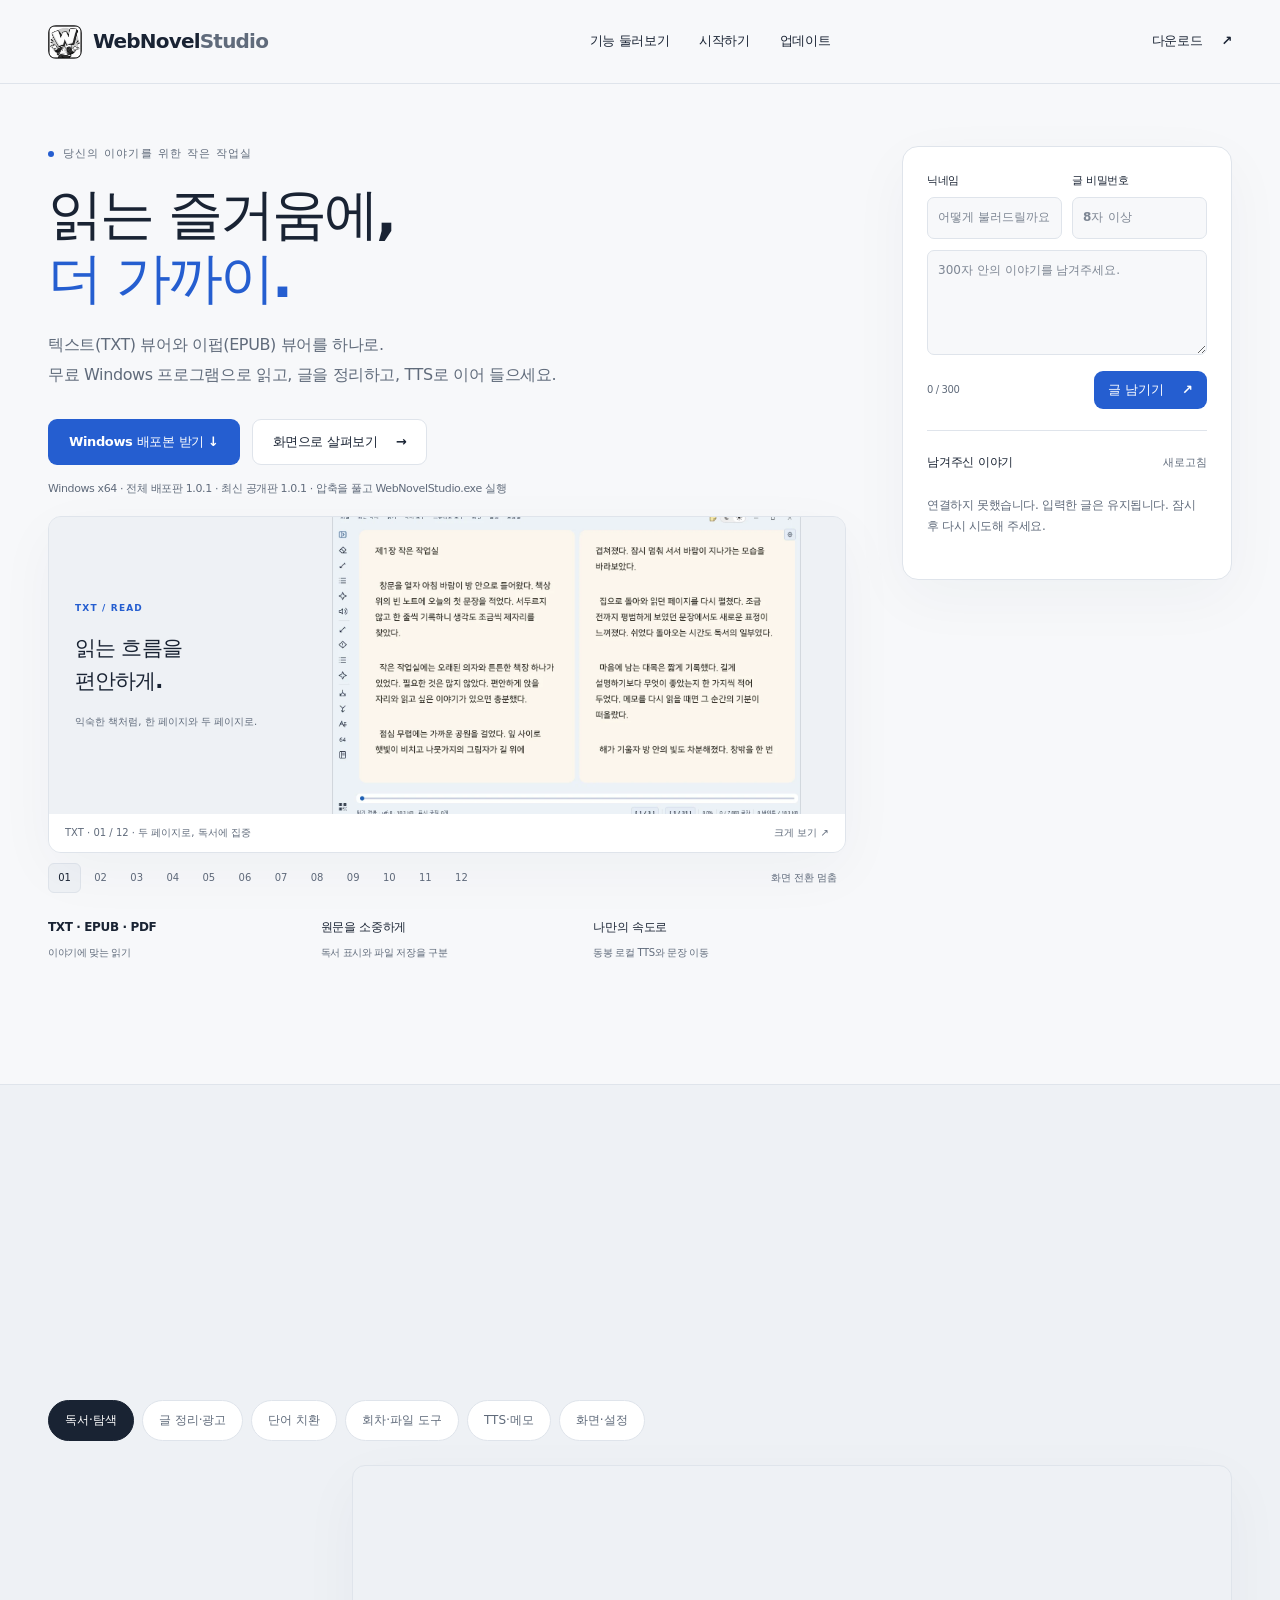
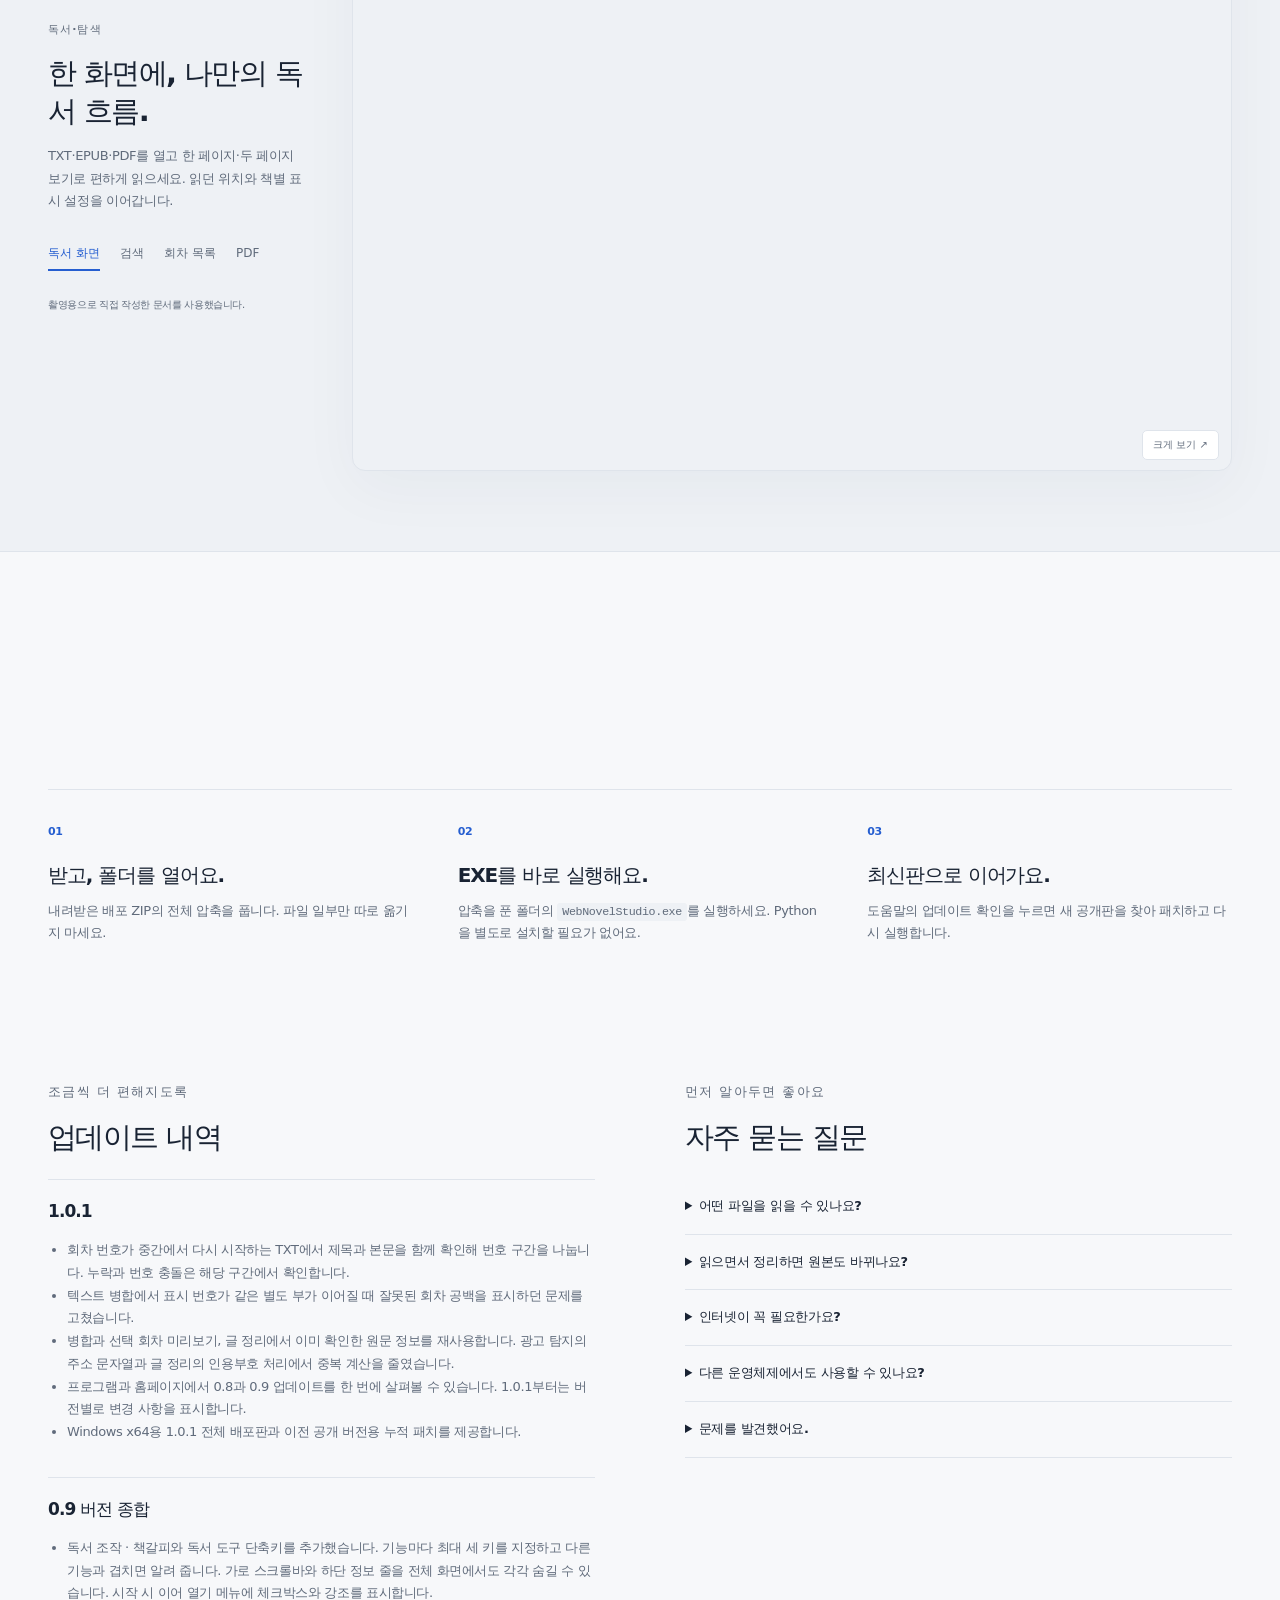
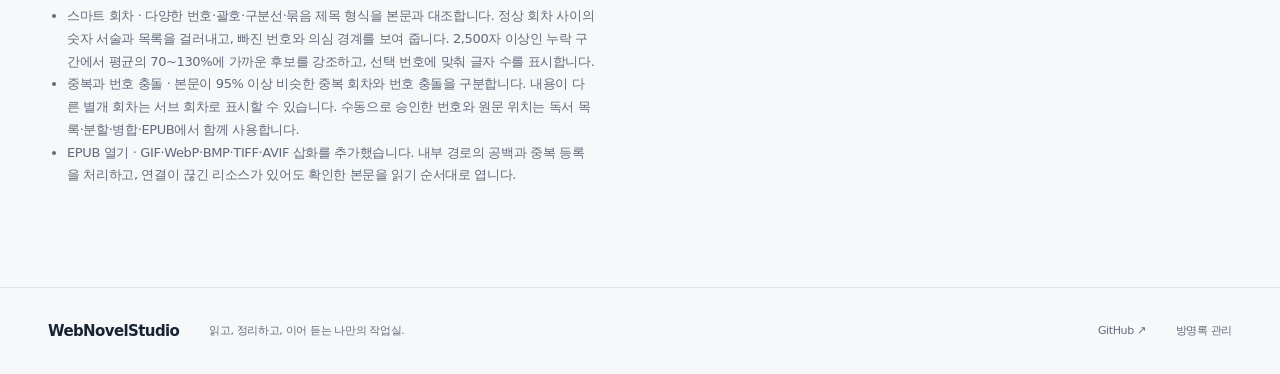
==== docs/index.html @ fc446828 "Publish WebNovelStudio 1.0.1 download and history" ====
<!doctype html>
<html lang="ko">
<head>
 <meta charset="utf-8"><meta name="viewport" content="width=device-width,initial-scale=1">
 <meta name="color-scheme" content="light dark">
 <meta http-equiv="Content-Security-Policy" content="default-src 'self'; script-src 'self'; style-src 'self'; img-src 'self' data:; connect-src 'self' https://tqhlrxwpmywqotfwrafu.supabase.co; object-src 'none'; base-uri 'none'; form-action 'none'; frame-src 'none'; upgrade-insecure-requests">
 <meta name="description" content="무료 텍스트 뷰어 WebNovelStudio. TXT 뷰어와 이펍·EPUB 뷰어, PDF 독서, 글 정리·광고 탐지·로컬 TTS를 하나의 Windows 프로그램에서 만나보세요.">
 <meta name="robots" content="index,follow,max-image-preview:large">
 <meta name="google-site-verification" content="P2lc6ufFj9avZZBgNwBBVU_uhVTLFYPLwF23ob44qAI" />
 <meta name="naver-site-verification" content="5dd548c1c14611ff2446a63cb2530219bdfad112" />
 <title>웹소설 스튜디오 | 무료 텍스트·TXT·EPUB·이펍 뷰어</title>
 <link rel="canonical" href="https://webnovelstudio.github.io/"><link rel="stylesheet" href="hero.css">
 <meta property="og:type" content="website"><meta property="og:locale" content="ko_KR"><meta property="og:url" content="https://webnovelstudio.github.io/"><meta property="og:title" content="WebNovelStudio · 무료 텍스트·이펍 뷰어"><meta property="og:description" content="TXT·EPUB·PDF를 읽고, 글을 정리하고, 로컬 TTS로 이어 들으세요.">
 <link rel="icon" href="assets/brand/wns-64.png" type="image/png"><link rel="apple-touch-icon" href="assets/brand/wns-192.png"><meta property="og:image" content="https://webnovelstudio.github.io/assets/brand/wns-512.png"><link rel="stylesheet" href="styles.css"><link rel="stylesheet" href="panel-scroll.css"><script type="module" src="app.js"></script><script type="module" src="guestbook.js"></script><script type="module" src="hero.js"></script>
</head>
<body>
 <a class="skip" href="#main">본문으로 이동</a>
 <header class="site-header"><a class="brand" href="./"><img class="brand-icon" src="assets/brand/wns-64.webp" width="34" height="34" alt=""><span>WebNovel<span class="muted">Studio</span></span></a><nav aria-label="주 메뉴"><a href="#features">기능 둘러보기</a><a href="#start">시작하기</a><a href="#history">업데이트</a></nav><a class="header-download" href="#download">다운로드 <span aria-hidden="true">↗</span></a></header>
 <main id="main">
  <div class="first-view wrap">
   <section class="hero" aria-labelledby="hero-title">
    <p class="eyebrow"><span class="dot"></span> 당신의 이야기를 위한 작은 작업실</p>
    <h1 id="hero-title">읽는 즐거움에,<br><span class="accent">더 가까이.</span></h1>
    <p class="hero-copy">텍스트(TXT) 뷰어와 이펍(EPUB) 뷰어를 하나로.<br class="desktop-only"> 무료 Windows 프로그램으로 읽고, 글을 정리하고, TTS로 이어 들으세요.</p>
    <div class="hero-actions" id="download"><a class="button primary" id="download-button" href="https://github.com/WebNovelStudio/webnovelstudio.github.io/releases/download/v1.0.1/WebNovelStudio.1.0.1.zip">Windows 배포본 받기 <span aria-hidden="true">↓</span></a><a class="button quiet" href="#features">화면으로 살펴보기 <span aria-hidden="true">→</span></a></div>
    <p class="compat" id="release-label">Windows x64 · 전체 배포판 1.0.1 · 압축을 풀고 WebNovelStudio.exe 실행</p>
    <div class="hero-presentation" aria-label="WebNovelStudio 기능 소개">
     <button class="hero-shot screenshot-button" data-shot="txt-01-spread" data-image="assets/showcase/txt-01-spread.webp" aria-label="TXT · 두 페이지 독서 화면 크게 보기"><span class="hero-stage"><span class="hero-scene-label" aria-hidden="true"><span id="hero-scene-tag">TXT / READ</span><strong id="hero-slogan">읽는 흐름을<br>편안하게.</strong><small id="hero-detail">익숙한 책처럼, 한 페이지와 두 페이지로.</small></span><picture class="hero-frame is-current"><img src="assets/showcase/txt-01-spread.webp" width="1280" height="840" fetchpriority="high" decoding="async" alt="직접 작성한 TXT 시연 문서를 두 페이지로 연 실제 WebNovelStudio 독서 화면"></picture><picture class="hero-frame" aria-hidden="true"><img width="1280" height="840" decoding="async" alt=""></picture></span><span class="image-caption"><span id="hero-caption">TXT · 01 / 12 · 두 페이지로, 독서에 집중</span><span>크게 보기 ↗</span></span></button>
     <div class="hero-playback"><div class="hero-scenes" aria-label="TXT·EPUB·PDF 소개 화면 열두 장 선택"></div><button id="hero-pause" type="button" aria-pressed="false">화면 전환 멈춤</button></div>
    </div>
    <div class="hero-facts"><span><strong>TXT · EPUB · PDF</strong><small>이야기에 맞는 읽기</small></span><span><strong>원문을 소중하게</strong><small>독서 표시와 파일 저장을 구분</small></span><span><strong>나만의 속도로</strong><small>동봉 로컬 TTS와 문장 이동</small></span></div>
   </section>
   <aside class="guestbook" aria-label="방명록">
    <form id="post-form"><div class="form-pair"><label>닉네임<input name="nickname" required autocomplete="nickname" placeholder="어떻게 불러드릴까요?"></label><label>글 비밀번호<input name="password" type="password" required minlength="8" maxlength="64" autocomplete="new-password" placeholder="8자 이상"></label></div><label class="sr-only" for="post-body">방명록 내용</label><textarea id="post-body" name="body" rows="4" required placeholder="300자 안의 이야기를 남겨주세요."></textarea><div class="composer-bottom"><span id="post-count">0 / 300</span><button class="button primary small" type="submit">글 남기기 <span aria-hidden="true">↗</span></button></div></form>
    <p class="status" id="post-status" role="status" aria-live="polite"></p>
    <div class="feed-heading"><h3 id="guest-feed-title">남겨주신 이야기</h3><button class="text-button" id="feed-refresh" type="button">새로고침</button></div><div id="guest-feed" class="guest-feed" role="region" aria-labelledby="guest-feed-title" tabindex="0" aria-busy="true"><p class="muted">이야기를 불러오는 중이에요.</p></div><button class="text-button more" id="feed-more" type="button" hidden>이전 글 더 보기</button>
   </aside>
  </div>
  <section class="feature-section section-space" id="features"><div class="wrap"><div class="section-heading reveal"><p class="eyebrow">하나의 앱, 다양한 쓰임</p><h2>이런 순간에,<br>스튜디오를 열어보세요.</h2><p>소개 이미지가 아닌 실제 프로그램 화면입니다.<br>관심 있는 기능을 골라 확인해 보세요.</p></div><div class="feature-groups" id="feature-groups" aria-label="기능 종류"></div><div class="feature-stage"><div class="feature-description"><p class="eyebrow" id="feature-overline"></p><h3 id="feature-title"></h3><p id="feature-copy"></p><div id="feature-options" class="feature-options" aria-label="상세 기능"></div><span class="minor-note">촬영용으로 직접 작성한 문서를 사용했습니다.</span></div><button class="feature-shot screenshot-button" id="feature-shot" aria-label="선택한 기능 화면 크게 보기"><picture><source id="feature-dark" media="(prefers-color-scheme: dark)"><img id="feature-image" width="1280" height="880" loading="lazy" decoding="async" alt=""></picture><span class="zoom-label">크게 보기 ↗</span></button></div></div></section>
  <section class="wrap section-space" id="start"><div class="section-heading reveal"><p class="eyebrow">복잡한 준비는 줄이고</p><h2>이야기를 만나는 세 단계.</h2></div><div class="steps"><article><span class="step-number">01</span><h3>받고, 폴더를 열어요.</h3><p>내려받은 배포 ZIP의 전체 압축을 풉니다. 파일 일부만 따로 옮기지 마세요.</p></article><article><span class="step-number">02</span><h3>EXE를 바로 실행해요.</h3><p>압축을 푼 폴더의 <code>WebNovelStudio.exe</code>를 실행하세요. Python을 별도로 설치할 필요가 없어요.</p></article><article><span class="step-number">03</span><h3>최신판으로 이어가요.</h3><p>도움말의 <strong>업데이트 확인</strong>을 누르면 새 공개판을 찾아 패치하고 다시 실행합니다.</p></article></div></section>
  <section class="wrap bottom-sections section-space"><div id="history"><p class="eyebrow">조금씩 더 편해지도록</p><h2 id="release-history-title">업데이트 내역</h2><div id="release-history" role="region" aria-labelledby="release-history-title" tabindex="0"><p class="muted">첫 공개판 이후 실제로 게시한 변경 사항이 여기에 쌓입니다.</p></div></div><div class="faq"><p class="eyebrow">먼저 알아두면 좋아요</p><h2>자주 묻는 질문</h2><details><summary>어떤 파일을 읽을 수 있나요?</summary><p>TXT·EPUB를 읽을 수 있고 PDF는 원본 페이지 이미지로 보여줍니다. PDF의 OCR·텍스트 검색·복사·TTS는 지원 범위에 포함되지 않습니다.</p></details><details><summary>읽으면서 정리하면 원본도 바뀌나요?</summary><p>독서 화면의 표시 변경과 파일 도구의 저장은 구분됩니다. 파일 도구에서는 미리보기·검토를 거쳐 결과를 저장하세요.</p></details><details><summary>인터넷이 꼭 필요한가요?</summary><p>독서와 동봉 음성 자산은 로컬에서 사용합니다. GitHub 업데이트와 광고 번역 등 외부 통신 기능에는 인터넷 연결이 필요합니다.</p></details><details><summary>다른 운영체제에서도 사용할 수 있나요?</summary><p>현재 배포 대상은 Windows x64입니다. 업데이트에는 설치 폴더를 쓸 수 있는 권한이 필요합니다.</p></details><details><summary>문제를 발견했어요.</summary><p>프로그램 버전과 어떤 동작에서 발생했는지 함께 <a href="https://github.com/WebNovelStudio/webnovelstudio.github.io/issues">GitHub 이슈</a>로 알려주세요. 개인 책이나 개인정보는 공개하지 마세요.</p></details></div></section>
 </main>
 <footer class="wrap"><a class="brand" href="./">WebNovelStudio</a><p>읽고, 정리하고, 이어 듣는 나만의 작업실.</p><a href="https://github.com/WebNovelStudio/webnovelstudio.github.io">GitHub ↗</a><a href="manage/">방명록 관리</a></footer>
 <dialog id="image-dialog" class="image-dialog"><button class="dialog-close" type="button" aria-label="이미지 닫기">닫기 ×</button><picture><source id="zoom-dark" media="(prefers-color-scheme: dark)"><img id="zoom-image" alt="확대한 실제 프로그램 화면"></picture></dialog>
 <dialog id="edit-dialog" class="edit-dialog"><form id="edit-form"><div class="dialog-heading"><h2 id="edit-title">내 글 수정</h2><button class="text-button" type="button" id="edit-close">닫기 ×</button></div><label>닉네임<input name="nickname" required></label><label>글 내용<textarea name="body" rows="6" required></textarea></label><p id="edit-count" class="muted">0 / 300</p><label>이 글의 비밀번호<input name="password" type="password" required minlength="8" maxlength="64" autocomplete="current-password"></label><p class="status" id="edit-status" role="status"></p><div class="dialog-actions"><button class="button quiet danger" id="post-delete" type="button">내 글 삭제</button><button class="button primary" type="submit">수정 저장</button></div><p class="form-hint">내 글 삭제는 되돌릴 수 없습니다.</p></form></dialog>
</body></html>
---- docs/hero.css ----
.hero-stage{display:block;position:relative;aspect-ratio:1280/840;overflow:hidden;background:var(--soft)}
.hero-shot .hero-frame{position:absolute;inset:0 0 0 30%;width:70%;height:100%;aspect-ratio:auto;opacity:0;transform:scale(.985);transition:opacity .75s ease,transform 1s cubic-bezier(.2,.7,.2,1);pointer-events:none;backface-visibility:hidden}
.hero-shot .hero-frame[data-effect="glide-left"]{transform:translateX(28px) scale(.99)}
.hero-shot .hero-frame[data-effect="glide-right"]{transform:translateX(-28px) scale(.99)}
.hero-shot .hero-frame[data-effect="rise"]{transform:translateY(22px) scale(.99)}
.hero-shot .hero-frame[data-effect="turn"]{transform:perspective(1400px) rotateY(-8deg) translateX(16px) scale(.99);transform-origin:left center}
.hero-shot .hero-frame.is-current{opacity:1;transform:translate3d(0,0,0) scale(1)}
.hero-shot .hero-frame img{display:block;width:100%;height:100%;object-fit:contain;object-position:center}
.hero-frame img.moving{animation:scene-near 7.3s ease-out both;animation-play-state:paused}
.hero-frame[data-drift="far"] img.moving{animation-name:scene-far}
.hero-frame[data-drift="pan"] img.moving{animation-name:scene-pan}
.hero-presentation[data-playing="true"] .hero-frame.is-current img.moving{animation-play-state:running}
@keyframes scene-near{from{transform:scale(1)}to{transform:scale(1.035)}}
@keyframes scene-far{from{transform:scale(1.035)}to{transform:scale(1)}}
@keyframes scene-pan{from{transform:scale(1.025) translateX(.4%)}to{transform:scale(1.035) translateX(-.4%)}}
.hero-scene-label{position:absolute;z-index:2;left:26px;top:50%;width:25%;transform:translateY(-50%);text-align:left;pointer-events:none}
#hero-scene-tag{display:block;color:var(--accent);font-size:9px;font-weight:700;letter-spacing:.13em;margin-bottom:16px}
#hero-slogan{display:block;color:var(--text);font-size:clamp(17px,1.65vw,24px);line-height:1.55;letter-spacing:-.045em;white-space:pre-line;font-weight:700}
#hero-detail{display:block;font-size:10px;color:var(--muted);line-height:1.8;margin-top:15px}
.hero-playback{display:flex;align-items:center;justify-content:space-between;gap:12px;margin-top:10px}
.hero-scenes{display:grid;grid-template-columns:repeat(12,minmax(0,1fr));gap:3px;max-width:430px;flex:1;min-width:0}
.hero-scenes button,#hero-pause{font:inherit;font-size:10px;border:1px solid transparent;border-radius:6px;background:transparent;color:var(--muted);cursor:pointer;min-height:30px}
.hero-scenes button{padding:4px 2px}
.hero-scenes button[aria-pressed="true"]{background:var(--soft);border-color:var(--line);color:var(--text)}
#hero-pause{padding:4px 8px;white-space:nowrap;flex:none}
.hero-scenes button:hover,#hero-pause:hover{background:var(--soft)}
.hero-scenes button:focus-visible,#hero-pause:focus-visible{outline:2px solid var(--accent);outline-offset:2px}
#hero-pause:disabled{cursor:default;opacity:.7}
.hero-shot .image-caption>:first-child{min-width:0;overflow:hidden;text-overflow:ellipsis;white-space:nowrap}
.hero-shot .image-caption>:last-child{white-space:nowrap}
@media(min-width:1001px){.first-view{padding-top:42px}.hero h1{font-size:clamp(46px,4.3vw,64px);margin-bottom:20px}.hero .eyebrow{margin-bottom:16px}.hero-actions{margin-top:22px}#release-label{margin:14px 0 18px}.hero-stage{height:clamp(280px,33vh,350px);aspect-ratio:auto}}
@media(max-width:1000px) and (min-width:621px){.hero-stage{height:340px;aspect-ratio:auto}}
@media(max-width:620px){.hero-scene-label{display:none}.hero-shot .hero-frame{inset:0;width:100%}.hero-scenes{grid-template-columns:repeat(6,minmax(24px,1fr));max-width:226px;gap:2px}.hero-scenes button{font-size:9px;min-height:28px}.hero-playback{gap:8px}.hero-shot .image-caption{gap:8px}}
@media(prefers-reduced-motion:reduce){.hero-shot .hero-frame{transition:none}.hero-frame img.moving{animation:none}}
---- docs/styles.css ----
:root{color-scheme:light dark;--bg:#f7f8fa;--surface:#fff;--soft:#eef1f5;--text:#192333;--muted:#606b7b;--line:#dfe4eb;--accent:#255ed0;--accent-soft:#eaf0ff;--danger:#ba3445;--shadow:0 18px 60px #152a4a0a;font-family:system-ui,-apple-system,"Segoe UI","Malgun Gothic",sans-serif;font-synthesis:none}*{box-sizing:border-box}html{scroll-behavior:smooth;scroll-padding-top:90px}body{margin:0;background:var(--bg);color:var(--text);font-size:15px;line-height:1.75;letter-spacing:-.025em}a{color:inherit;text-decoration:none}button,input,textarea{font:inherit}button,a,input,textarea,summary{-webkit-tap-highlight-color:transparent}button{cursor:pointer}button:disabled{cursor:wait;opacity:.55}button:focus-visible,a:focus-visible,input:focus-visible,textarea:focus-visible,summary:focus-visible{outline:3px solid var(--accent);outline-offset:4px}button{color:inherit}img{max-width:100%;height:auto;display:block}h1,h2,h3,p{margin-top:0}h1,h2,h3{line-height:1.3;font-weight:700;letter-spacing:-.055em}h2{font-size:38px;margin-bottom:22px}h3{font-size:21px}p{margin-bottom:18px}.wrap{max-width:1440px;margin-inline:auto;padding-inline:48px}.muted,.compat,.minor-note,.form-hint{color:var(--muted)}.accent{color:var(--accent)}.eyebrow{font-size:11px;letter-spacing:.1em;font-weight:750;line-height:1.4;color:var(--muted)}.site-header{height:84px;display:flex;align-items:center;justify-content:space-between;gap:32px;padding-inline:48px;max-width:1536px;margin:auto;border-bottom:1px solid var(--line)}.brand{display:inline-flex;align-items:center;gap:11px;font-size:20px;font-weight:750;letter-spacing:-.04em;white-space:nowrap}.brand-mark{display:grid;place-items:center;background:var(--accent);color:white;width:34px;height:34px;border-radius:10px;font-size:23px;font-weight:700}.site-header nav{display:flex;gap:30px;font-size:13px}.site-header nav a:hover,.text-button:hover,footer a:hover{color:var(--accent)}.header-download{font-size:13px;font-weight:650}.header-download span{margin-left:15px}.first-view{display:grid;grid-template-columns:minmax(0,1fr) 330px;gap:56px;padding-top:62px;align-items:start}.hero .eyebrow{display:flex;gap:9px;align-items:center}.dot{width:6px;height:6px;border-radius:50%;background:var(--accent)}h1{font-size:clamp(44px,4.5vw,68px);line-height:1.15;margin:22px 0 25px}.hero-copy{font-size:16px;line-height:1.9;color:var(--muted)}.hero-actions{display:flex;gap:12px;flex-wrap:wrap;margin-top:28px}.button{display:inline-flex;align-items:center;justify-content:center;gap:18px;min-height:46px;padding:11px 20px;border:1px solid transparent;border-radius:9px;font-weight:650;font-size:13px;line-height:1.5;transition:background-color .18s,color .18s,transform .18s}.button:hover{transform:translateY(-1px)}.primary{background:var(--accent);color:#fff}.primary:hover{background:#174eae}.quiet{background:var(--surface);border-color:var(--line)}.small{min-height:37px;padding:8px 13px}.compat{font-size:11px;margin:15px 0 28px}.screenshot-button{padding:0;display:block;position:relative;width:100%;border:1px solid var(--line);border-radius:13px;overflow:hidden;background:var(--soft);box-shadow:var(--shadow)}.hero-shot picture{display:block;aspect-ratio:1280/820;overflow:hidden}.hero-shot img{width:100%;height:100%;object-fit:cover;object-position:top}.image-caption{display:flex;justify-content:space-between;gap:16px;padding:10px 16px;background:var(--surface);font-size:10px;color:var(--muted)}.hero-facts{display:grid;grid-template-columns:repeat(3,1fr);gap:20px;padding:24px 0 0}.hero-facts strong{display:block;font-size:12px;font-weight:650}.hero-facts small{color:var(--muted);font-size:10px}.guestbook{border:1px solid var(--line);border-radius:16px;background:var(--surface);padding:24px;box-shadow:var(--shadow)}.guestbook-heading{margin-bottom:20px}.guestbook-heading h2{font-size:26px;margin:9px 0}.guestbook-heading p{font-size:12px;color:var(--muted);margin:0}.form-pair{display:grid;grid-template-columns:1fr 1fr;gap:10px}label{display:grid;gap:7px;font-size:11px;font-weight:600}input,textarea{min-width:0;width:100%;color:var(--text);background:var(--bg);border:1px solid var(--line);border-radius:7px;padding:10px;font-size:12px;line-height:1.65;outline-offset:2px}textarea{resize:vertical;margin-top:11px;min-height:105px;max-height:300px}input::placeholder,textarea::placeholder{color:var(--muted);opacity:.8}.composer-bottom{display:flex;justify-content:space-between;align-items:center;gap:12px;margin-top:8px}.composer-bottom>span{font-size:10px;color:var(--muted)}.form-hint{font-size:10px;line-height:1.7;margin:12px 0 0}.status{font-size:12px;line-height:1.65;margin:12px 0 0;min-height:0;color:var(--muted);white-space:pre-wrap}.status:empty{display:none}.status.error,.danger{color:var(--danger)}.feed-heading{display:flex;align-items:center;justify-content:space-between;border-top:1px solid var(--line);padding-top:19px;margin-top:21px}.feed-heading h3{font-size:12px;letter-spacing:-.02em;margin:0}.text-button{padding:3px 0;border:0;background:none;color:var(--muted);font-size:11px}.guest-feed{max-height:410px;overflow:auto;overscroll-behavior:contain;scrollbar-width:thin;padding-right:4px;font-size:12px}.guest-feed>.muted{padding-top:20px;font-size:12px}.note{padding:18px 0;border-bottom:1px solid var(--line)}.note:last-child{border:0}.note-heading{display:flex;align-items:baseline;justify-content:space-between;gap:8px}.note-heading strong{font-size:12px}.note time{color:var(--muted);font-size:9px;white-space:nowrap}.note p{white-space:pre-wrap;overflow-wrap:anywhere;font-size:12px;line-height:1.8;margin:8px 0}.note-actions{display:flex;gap:13px}.note-actions button{font-size:10px}.more{display:block;margin:10px auto 0}.section-space{margin-top:120px}.feature-section{padding:80px 0;background:var(--soft);border-top:1px solid var(--line);border-bottom:1px solid var(--line)}.section-heading{max-width:600px}.section-heading>p:last-child{color:var(--muted);font-size:14px}.section-heading h2{margin-top:15px}.feature-groups{display:flex;gap:8px;overflow:auto;padding:14px 0 24px;scrollbar-width:thin}.feature-groups button{white-space:nowrap;border:1px solid var(--line);background:var(--surface);color:var(--muted);border-radius:30px;padding:9px 16px;font-size:12px}.feature-groups button[aria-selected=true]{background:var(--text);color:var(--surface);border-color:var(--text)}.feature-stage{display:grid;grid-template-columns:260px minmax(0,1fr);gap:44px;align-items:center}.feature-description h3{font-size:29px;margin:14px 0}.feature-description>p:not(.eyebrow){font-size:13px;color:var(--muted)}.feature-options{display:flex;flex-wrap:wrap;gap:8px;margin:25px 0}.feature-options button{border:0;background:transparent;color:var(--muted);padding:5px 0;margin-right:12px;border-bottom:2px solid transparent;font-size:12px}.feature-options button[aria-pressed=true]{color:var(--accent);border-bottom-color:var(--accent);font-weight:700}.minor-note{font-size:10px;display:block}.feature-shot picture{display:block;aspect-ratio:1280/880}.feature-shot img{width:100%;height:100%;object-fit:contain}.zoom-label{position:absolute;right:12px;bottom:10px;background:var(--surface);padding:5px 10px;border:1px solid var(--line);border-radius:5px;font-size:10px;color:var(--muted)}.steps{display:grid;grid-template-columns:repeat(3,1fr);gap:45px;border-top:1px solid var(--line);margin-top:35px;padding-top:32px}.step-number{font-size:11px;font-weight:700;color:var(--accent);display:block;margin-bottom:20px}.steps h3{font-size:20px;margin-bottom:12px}.steps p{font-size:13px;color:var(--muted)}code{font-size:.9em;background:var(--soft);padding:2px 5px;border-radius:3px}.bottom-sections{display:grid;grid-template-columns:1fr 1fr;gap:90px}.bottom-sections h2{font-size:29px;margin-top:13px}.bottom-sections p{font-size:13px}.release-entry{border-top:1px solid var(--line);padding:20px 0}.release-entry h3{font-size:17px}.release-entry ul{padding-left:19px;font-size:13px;color:var(--muted)}details{border-bottom:1px solid var(--line);padding:16px 0;font-size:13px}summary{cursor:pointer;font-weight:600}details p{margin:13px 0 0;color:var(--muted)}details a{text-decoration:underline;text-underline-offset:3px}footer{display:flex;align-items:center;gap:30px;border-top:1px solid var(--line);margin-top:100px!important;padding-block:30px!important}footer .brand{font-size:15px}footer p{margin:0;flex:1;font-size:11px;color:var(--muted)}footer>a:not(.brand){font-size:11px;color:var(--muted)}dialog{background:var(--surface);color:var(--text);border:1px solid var(--line);border-radius:14px;box-shadow:0 25px 100px #0003}dialog::backdrop{background:#070d19aa}.image-dialog{padding:44px 10px 10px;max-width:min(1450px,96vw);max-height:94vh;overflow:auto}.image-dialog img{max-height:calc(94vh - 70px);width:auto;object-fit:contain}.dialog-close{position:absolute;top:10px;right:15px;border:0;background:none;font-size:12px}.edit-dialog{width:min(470px,94vw);padding:25px}.dialog-heading{display:flex;align-items:center;justify-content:space-between;margin-bottom:20px}.dialog-heading h2{font-size:23px;margin:0}.edit-dialog label{margin-top:12px}.edit-dialog textarea{margin-top:0}.dialog-actions{display:flex;justify-content:space-between;gap:12px;margin-top:18px}.sr-only{position:absolute;width:1px;height:1px;overflow:hidden;clip:rect(0,0,0,0);white-space:nowrap}.skip{position:absolute;left:20px;top:-100px;padding:10px;background:var(--surface);z-index:5}.skip:focus{top:10px}.reveal{transition:opacity .45s ease,transform .45s ease}.reveal.pending{opacity:0;transform:translateY(12px)}[hidden]{display:none!important}
@media(prefers-color-scheme:dark){:root{--bg:#11151c;--surface:#191f29;--soft:#151b24;--text:#e9edf5;--muted:#9aa6b8;--line:#2a3443;--accent:#80a9ff;--accent-soft:#202e49;--danger:#ff9ba7;--shadow:0 18px 60px #0002}.primary{background:#3268d5;color:#fff}.primary:hover{background:#477be1}.feature-groups button[aria-selected=true]{color:#11151c}.feature-section{background:#141a23}}
@media(min-width:1600px){.first-view{gap:70px;grid-template-columns:minmax(0,1fr) 350px}}
@media(max-width:1100px){.wrap{padding-inline:28px}.site-header{padding-inline:28px;gap:18px}.site-header nav{gap:18px}.first-view{grid-template-columns:minmax(0,1fr) 300px;gap:28px;padding-top:42px}.guestbook{padding:20px}.feature-stage{grid-template-columns:220px 1fr;gap:28px}.hero-copy{font-size:14px}.desktop-only{display:none}.hero-facts{gap:10px}.hero-facts strong{font-size:11px}.bottom-sections{gap:45px}}
@media(max-width:850px){.site-header{height:72px}.site-header nav{display:none}.first-view{grid-template-columns:1fr}.guestbook{margin-top:16px;padding:25px;display:block}.guest-feed{max-height:350px}.hero h1{font-size:56px}.hero-copy{font-size:16px}.hero-facts strong{font-size:13px}.hero-facts small{font-size:11px}.feature-stage{grid-template-columns:1fr}.feature-description{max-width:600px}.feature-description h3{font-size:28px}.feature-options{margin:18px 0}.feature-groups{margin-top:12px}.minor-note{margin-bottom:20px}.section-space{margin-top:85px}.feature-section{padding-block:55px}.bottom-sections{grid-template-columns:1fr;gap:55px}footer{flex-wrap:wrap;gap:15px}footer p{min-width:50%}.steps{gap:25px}}
@media(max-width:520px){.wrap,.site-header{padding-inline:20px}.brand{font-size:18px}.brand-mark{width:30px;height:30px;font-size:20px}.header-download{font-size:11px}.first-view{padding-top:34px}.hero h1{font-size:48px}.hero-copy{font-size:14px}.hero-actions{gap:8px}.button{padding:11px 15px;font-size:12px}.hero-facts{grid-template-columns:1fr;gap:10px}.hero-facts span{display:flex;justify-content:space-between;gap:15px}.hero-facts strong{font-size:12px}.image-caption{font-size:9px;padding:9px 11px}.guestbook{padding:20px}.section-heading h2{font-size:32px}.steps{grid-template-columns:1fr;gap:25px}.steps article{border-bottom:1px solid var(--line);padding-bottom:12px}.step-number{margin-bottom:10px}.feature-groups button{padding:8px 13px}.form-pair{gap:8px}.compat{font-size:10px}footer .brand{width:100%}footer p{width:100%;flex-basis:100%}}
@media(prefers-reduced-motion:reduce){html{scroll-behavior:auto}*,*::before,*::after{animation:none!important;transition:none!important}.reveal.pending{opacity:1;transform:none}}

.brand-icon{flex-shrink:0;border-radius:8px;object-fit:contain;width:34px;height:34px}
---- docs/panel-scroll.css ----
/* The lists keep their natural height until they need their own scroll area. */
#release-history {
  max-block-size: min(38rem, 70vh);
  overflow: auto;
  scrollbar-width: thin;
}

.guestbook {
  display: flex;
  flex-direction: column;
  /* Account for the desktop header, first-view spacing and a small bottom gap. */
  max-block-size: max(30rem, min(44rem, calc(100svh - 142px)));
}
.guestbook > :not(.guest-feed) { flex: none; }
.guestbook > .guest-feed {
  flex: 0 1 auto;
  min-block-size: 0;
  max-block-size: none;
}
.guestbook #post-body { max-block-size: 10rem; }

#release-history:focus-visible, #guest-feed:focus-visible {
  outline: 2px solid var(--accent);
  outline-offset: -2px;
}

@media (max-width: 850px) {
  /* On narrow screens the card sits below the introduction. */
  .guestbook { max-block-size: max(30rem, min(38rem, 100svh)); }
}
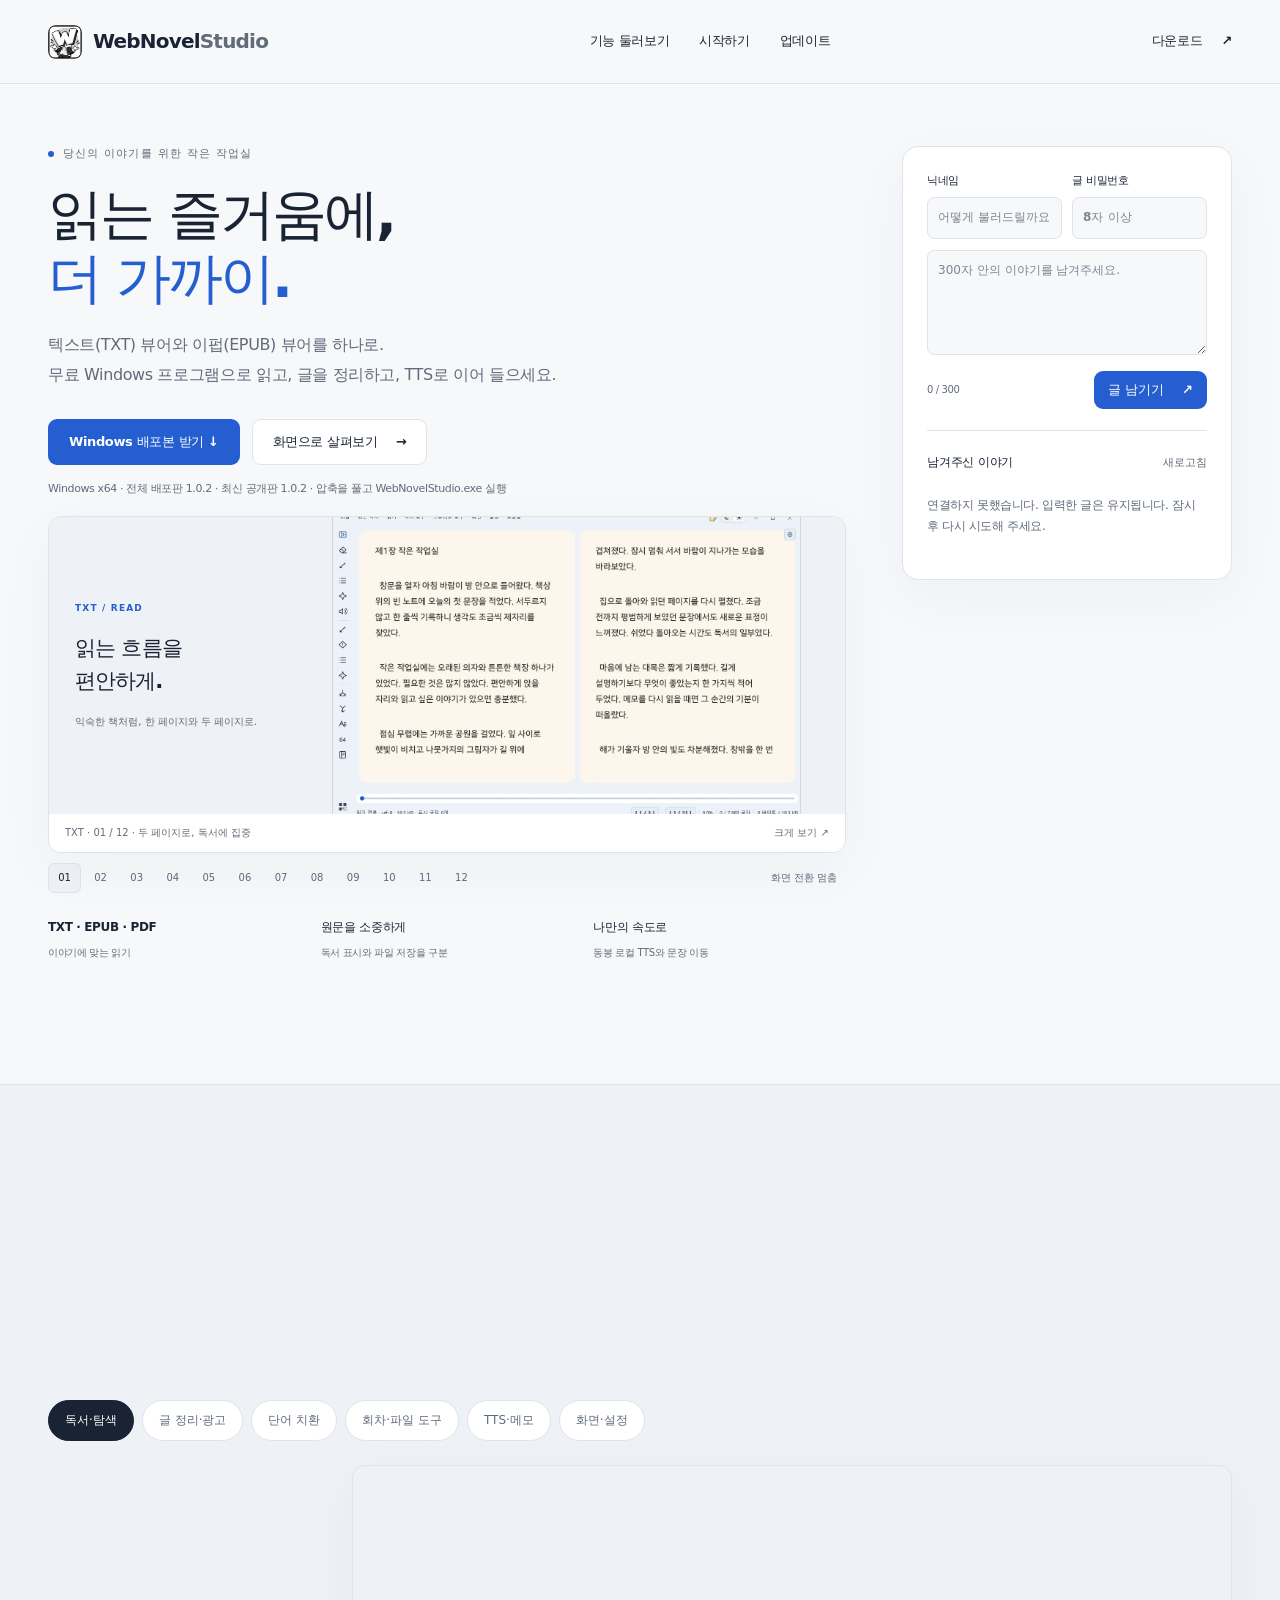
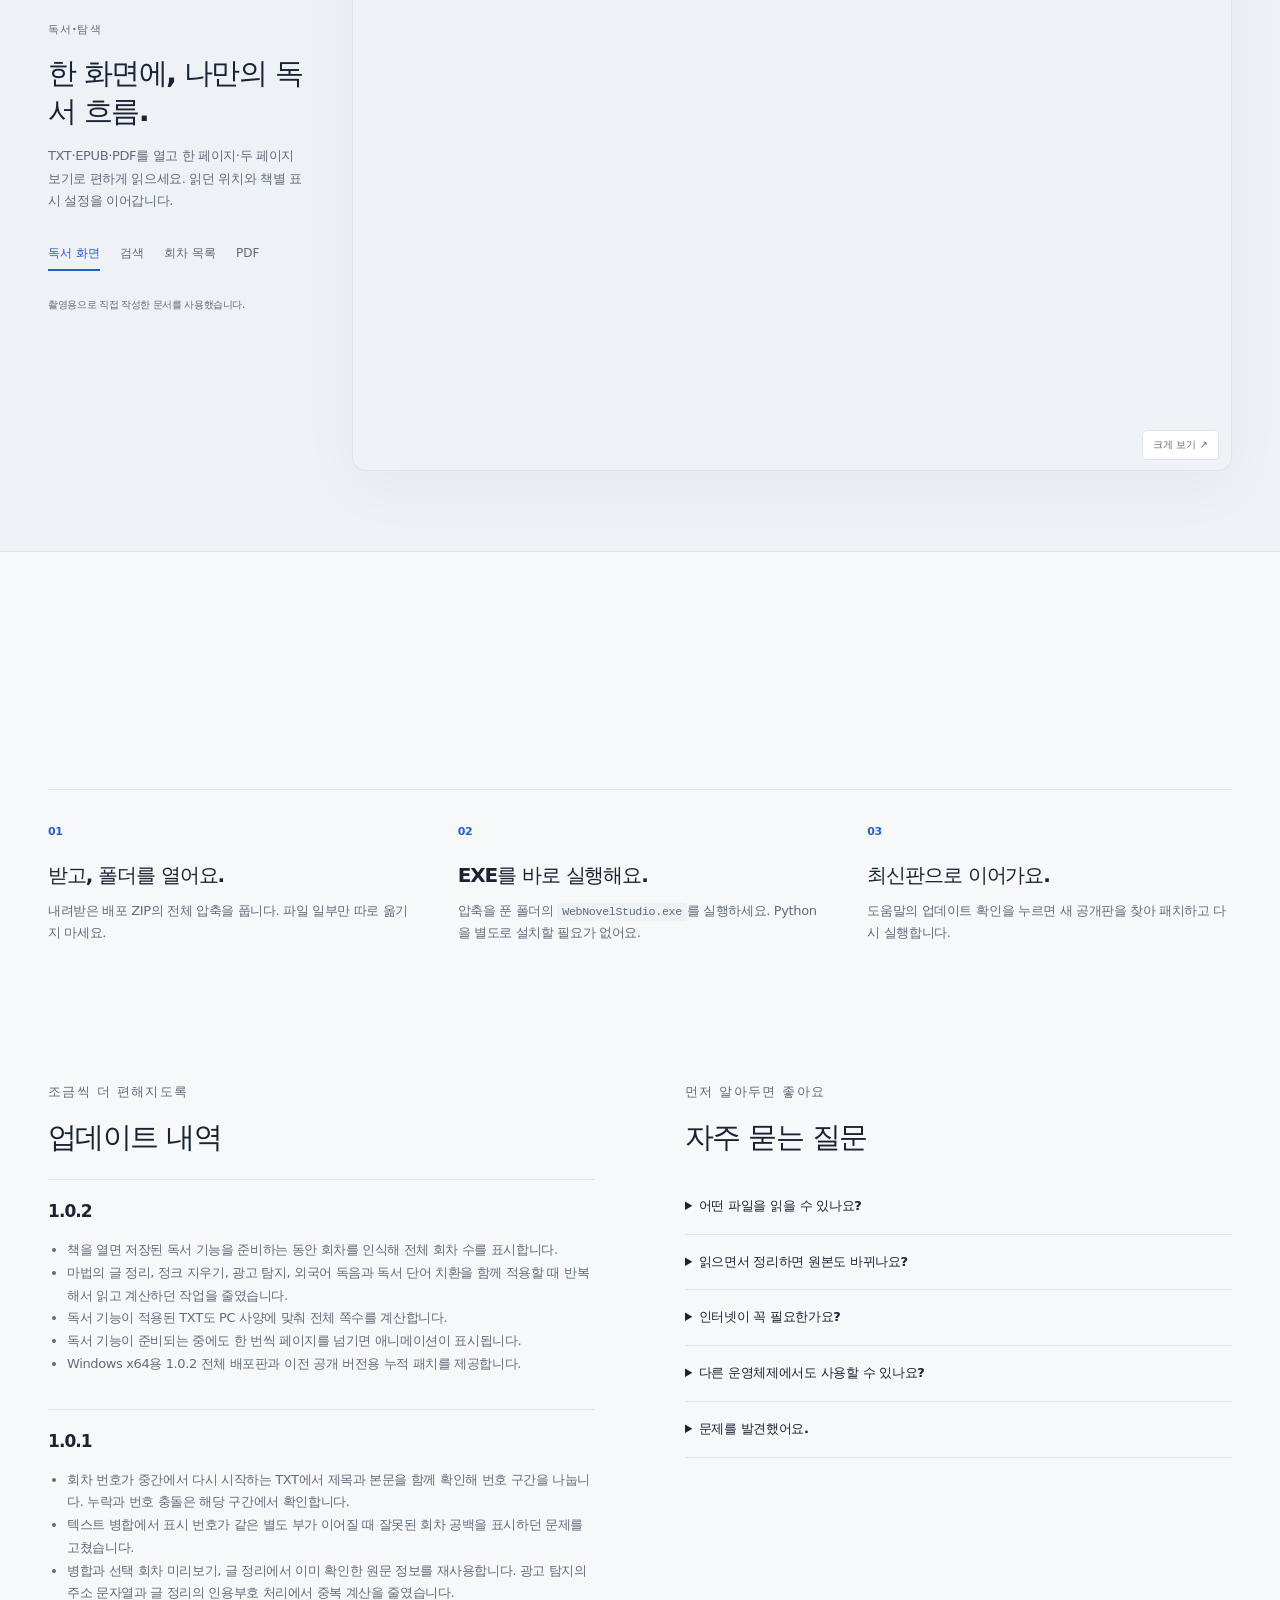
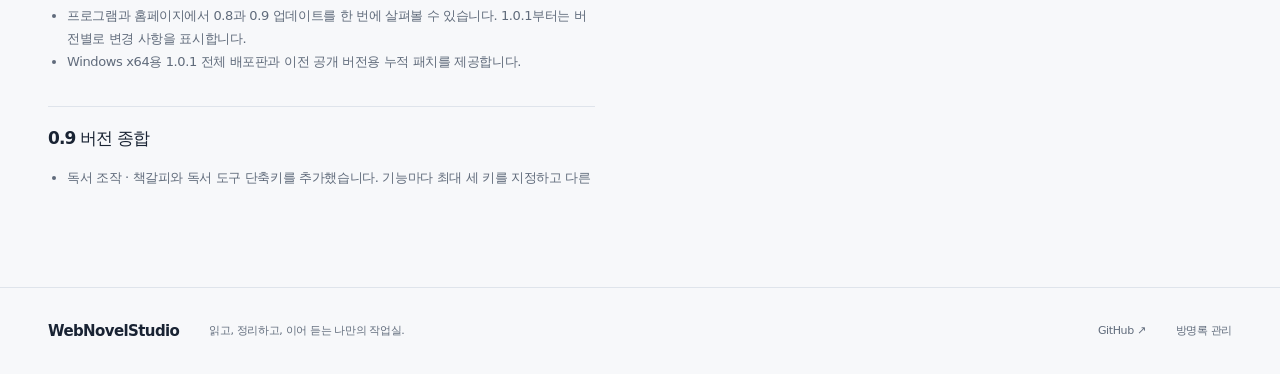
==== commit 5bf35240: "Publish WebNovelStudio 1.0.2 download and history" ====
--- a/docs/index.html
+++ b/docs/index.html
@@ -22,8 +22,8 @@
     <p class="eyebrow"><span class="dot"></span> 당신의 이야기를 위한 작은 작업실</p>
     <h1 id="hero-title">읽는 즐거움에,<br><span class="accent">더 가까이.</span></h1>
     <p class="hero-copy">텍스트(TXT) 뷰어와 이펍(EPUB) 뷰어를 하나로.<br class="desktop-only"> 무료 Windows 프로그램으로 읽고, 글을 정리하고, TTS로 이어 들으세요.</p>
-    <div class="hero-actions" id="download"><a class="button primary" id="download-button" href="https://github.com/WebNovelStudio/webnovelstudio.github.io/releases/download/v1.0.1/WebNovelStudio.1.0.1.zip">Windows 배포본 받기 <span aria-hidden="true">↓</span></a><a class="button quiet" href="#features">화면으로 살펴보기 <span aria-hidden="true">→</span></a></div>
-    <p class="compat" id="release-label">Windows x64 · 전체 배포판 1.0.1 · 압축을 풀고 WebNovelStudio.exe 실행</p>
+    <div class="hero-actions" id="download"><a class="button primary" id="download-button" href="https://github.com/WebNovelStudio/webnovelstudio.github.io/releases/download/v1.0.2/WebNovelStudio.1.0.2.zip">Windows 배포본 받기 <span aria-hidden="true">↓</span></a><a class="button quiet" href="#features">화면으로 살펴보기 <span aria-hidden="true">→</span></a></div>
+    <p class="compat" id="release-label">Windows x64 · 전체 배포판 1.0.2 · 압축을 풀고 WebNovelStudio.exe 실행</p>
     <div class="hero-presentation" aria-label="WebNovelStudio 기능 소개">
      <button class="hero-shot screenshot-button" data-shot="txt-01-spread" data-image="assets/showcase/txt-01-spread.webp" aria-label="TXT · 두 페이지 독서 화면 크게 보기"><span class="hero-stage"><span class="hero-scene-label" aria-hidden="true"><span id="hero-scene-tag">TXT / READ</span><strong id="hero-slogan">읽는 흐름을<br>편안하게.</strong><small id="hero-detail">익숙한 책처럼, 한 페이지와 두 페이지로.</small></span><picture class="hero-frame is-current"><img src="assets/showcase/txt-01-spread.webp" width="1280" height="840" fetchpriority="high" decoding="async" alt="직접 작성한 TXT 시연 문서를 두 페이지로 연 실제 WebNovelStudio 독서 화면"></picture><picture class="hero-frame" aria-hidden="true"><img width="1280" height="840" decoding="async" alt=""></picture></span><span class="image-caption"><span id="hero-caption">TXT · 01 / 12 · 두 페이지로, 독서에 집중</span><span>크게 보기 ↗</span></span></button>
      <div class="hero-playback"><div class="hero-scenes" aria-label="TXT·EPUB·PDF 소개 화면 열두 장 선택"></div><button id="hero-pause" type="button" aria-pressed="false">화면 전환 멈춤</button></div>
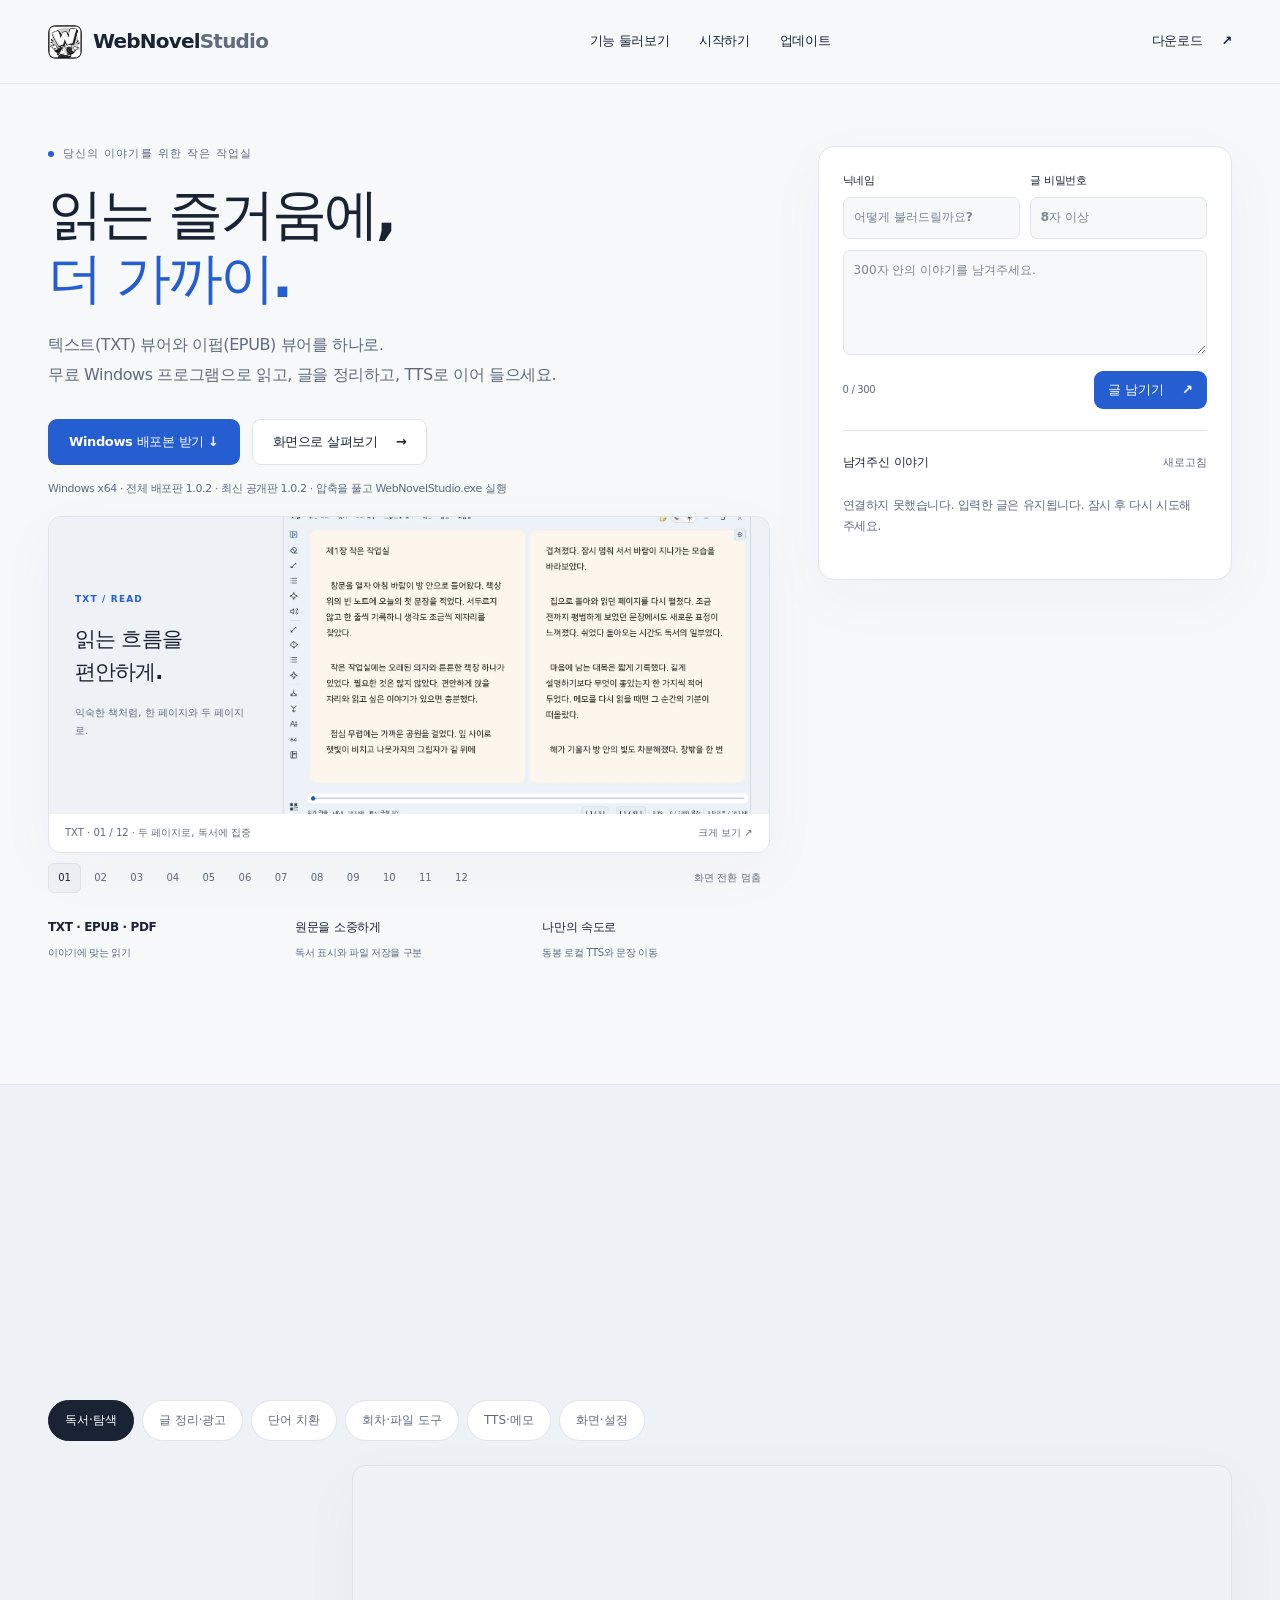
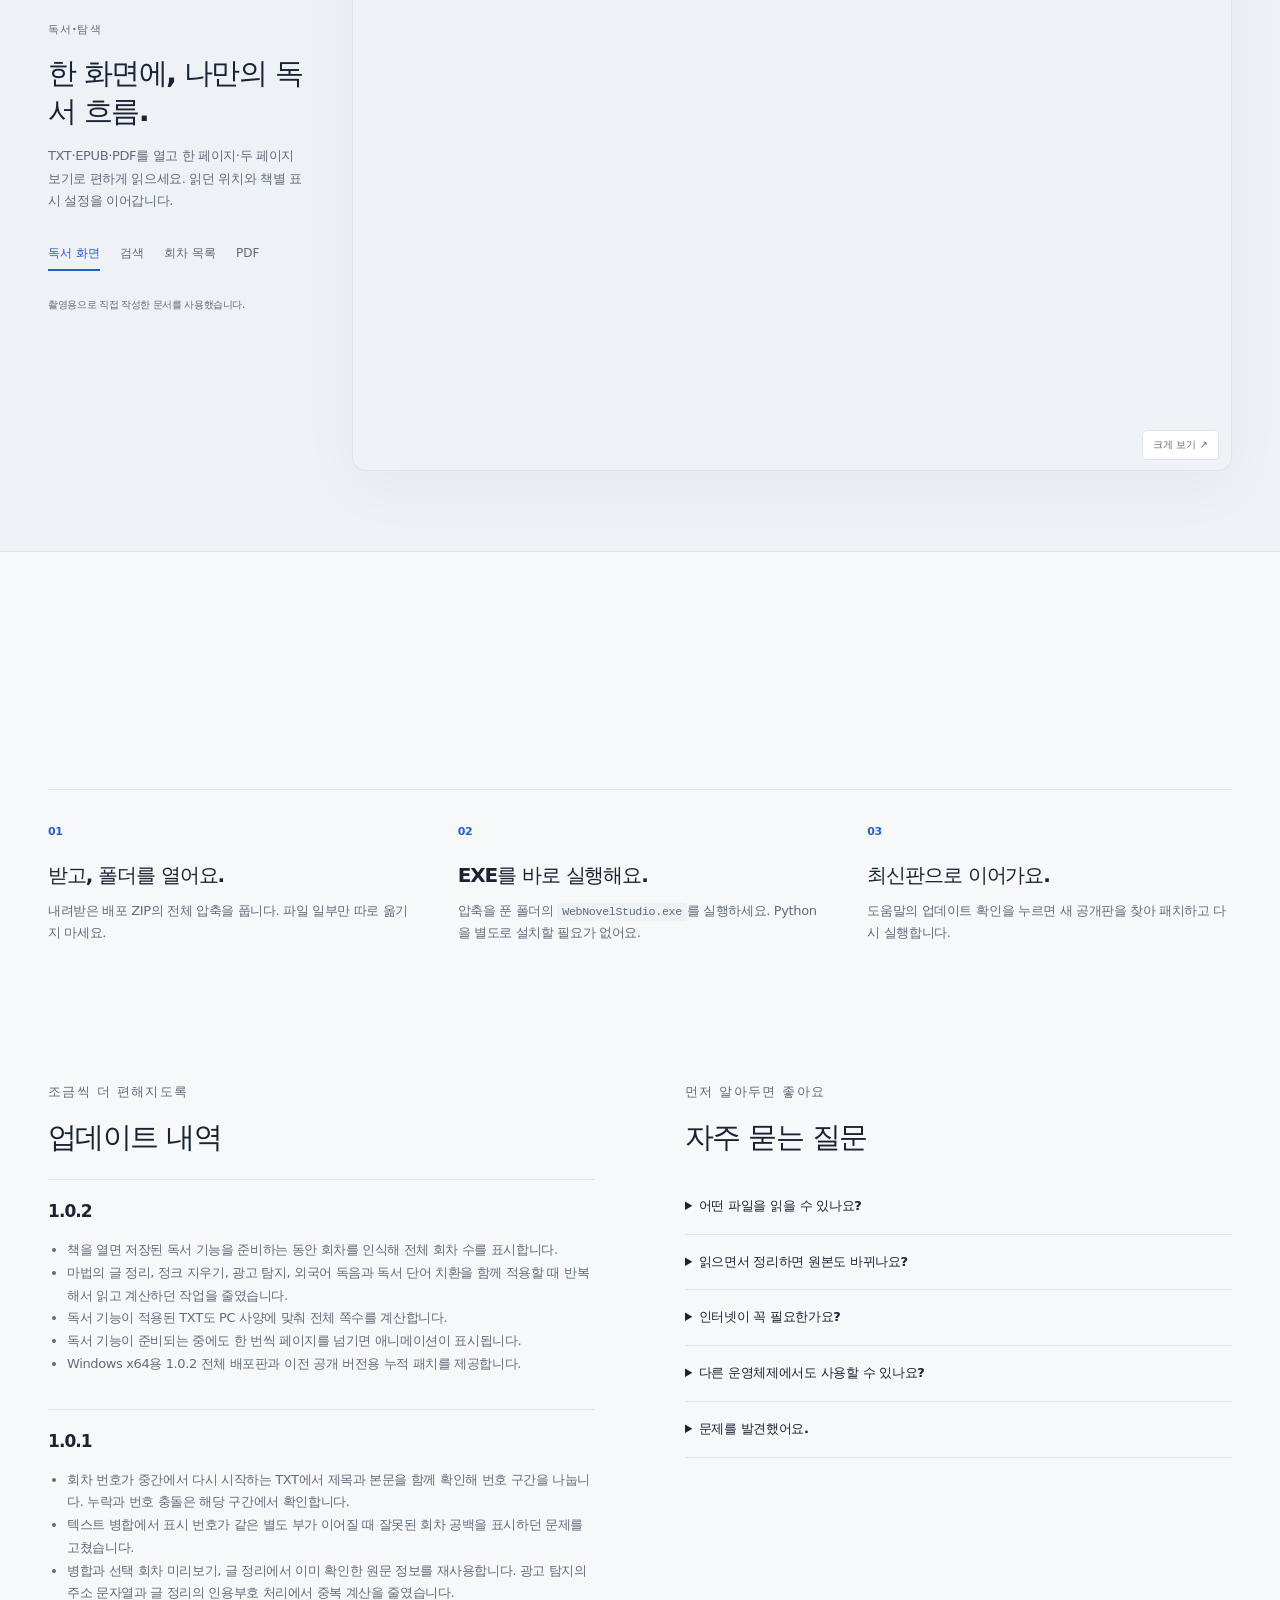
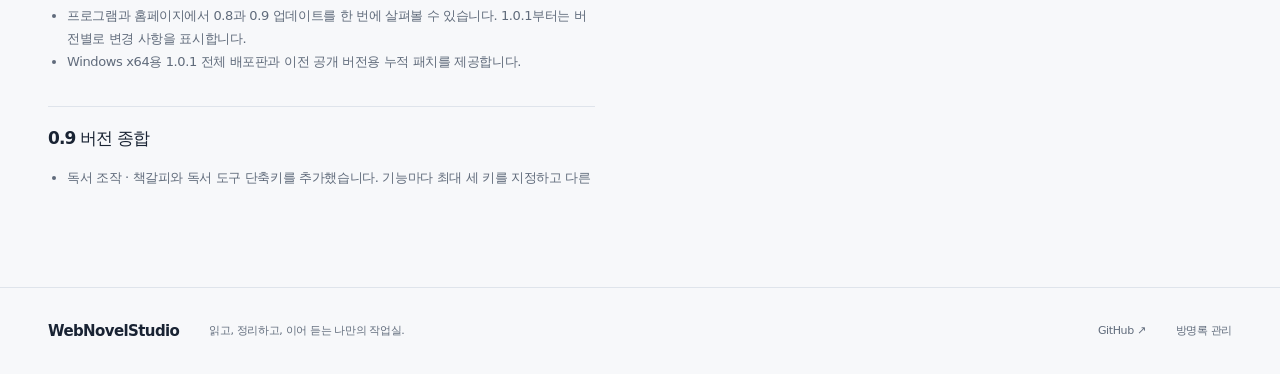
==== commit e4802c8d: "Add guestbook replies, wider feed and numbered pages" ====
--- a/docs/index.html
+++ b/docs/index.html
@@ -11,7 +11,7 @@
  <title>웹소설 스튜디오 | 무료 텍스트·TXT·EPUB·이펍 뷰어</title>
  <link rel="canonical" href="https://webnovelstudio.github.io/"><link rel="stylesheet" href="hero.css">
  <meta property="og:type" content="website"><meta property="og:locale" content="ko_KR"><meta property="og:url" content="https://webnovelstudio.github.io/"><meta property="og:title" content="WebNovelStudio · 무료 텍스트·이펍 뷰어"><meta property="og:description" content="TXT·EPUB·PDF를 읽고, 글을 정리하고, 로컬 TTS로 이어 들으세요.">
- <link rel="icon" href="assets/brand/wns-64.png" type="image/png"><link rel="apple-touch-icon" href="assets/brand/wns-192.png"><meta property="og:image" content="https://webnovelstudio.github.io/assets/brand/wns-512.png"><link rel="stylesheet" href="styles.css"><link rel="stylesheet" href="panel-scroll.css"><script type="module" src="app.js"></script><script type="module" src="guestbook.js"></script><script type="module" src="hero.js"></script>
+ <link rel="icon" href="assets/brand/wns-64.png" type="image/png"><link rel="apple-touch-icon" href="assets/brand/wns-192.png"><meta property="og:image" content="https://webnovelstudio.github.io/assets/brand/wns-512.png"><link rel="stylesheet" href="styles.css"><link rel="stylesheet" href="panel-scroll.css?v=20261114"><link rel="stylesheet" href="guestbook.css"><script type="module" src="app.js"></script><script type="module" src="guestbook.js?v=20261114"></script><script type="module" src="hero.js"></script>
 </head>
 <body>
  <a class="skip" href="#main">본문으로 이동</a>
@@ -33,7 +33,10 @@
    <aside class="guestbook" aria-label="방명록">
     <form id="post-form"><div class="form-pair"><label>닉네임<input name="nickname" required autocomplete="nickname" placeholder="어떻게 불러드릴까요?"></label><label>글 비밀번호<input name="password" type="password" required minlength="8" maxlength="64" autocomplete="new-password" placeholder="8자 이상"></label></div><label class="sr-only" for="post-body">방명록 내용</label><textarea id="post-body" name="body" rows="4" required placeholder="300자 안의 이야기를 남겨주세요."></textarea><div class="composer-bottom"><span id="post-count">0 / 300</span><button class="button primary small" type="submit">글 남기기 <span aria-hidden="true">↗</span></button></div></form>
     <p class="status" id="post-status" role="status" aria-live="polite"></p>
-    <div class="feed-heading"><h3 id="guest-feed-title">남겨주신 이야기</h3><button class="text-button" id="feed-refresh" type="button">새로고침</button></div><div id="guest-feed" class="guest-feed" role="region" aria-labelledby="guest-feed-title" tabindex="0" aria-busy="true"><p class="muted">이야기를 불러오는 중이에요.</p></div><button class="text-button more" id="feed-more" type="button" hidden>이전 글 더 보기</button>
+    <div class="feed-heading"><h3 id="guest-feed-title">남겨주신 이야기</h3><button class="text-button" id="feed-refresh" type="button">새로고침</button></div>
+    <div id="guest-feed" class="guest-feed" role="region" aria-labelledby="guest-feed-title" tabindex="0" aria-busy="true"><p class="muted">이야기를 불러오는 중이에요.</p></div>
+    <nav id="feed-pages" class="feed-pages" aria-label="방명록 페이지" hidden></nav>
+    <p id="feed-status" class="status" role="status"></p>
    </aside>
   </div>
   <section class="feature-section section-space" id="features"><div class="wrap"><div class="section-heading reveal"><p class="eyebrow">하나의 앱, 다양한 쓰임</p><h2>이런 순간에,<br>스튜디오를 열어보세요.</h2><p>소개 이미지가 아닌 실제 프로그램 화면입니다.<br>관심 있는 기능을 골라 확인해 보세요.</p></div><div class="feature-groups" id="feature-groups" aria-label="기능 종류"></div><div class="feature-stage"><div class="feature-description"><p class="eyebrow" id="feature-overline"></p><h3 id="feature-title"></h3><p id="feature-copy"></p><div id="feature-options" class="feature-options" aria-label="상세 기능"></div><span class="minor-note">촬영용으로 직접 작성한 문서를 사용했습니다.</span></div><button class="feature-shot screenshot-button" id="feature-shot" aria-label="선택한 기능 화면 크게 보기"><picture><source id="feature-dark" media="(prefers-color-scheme: dark)"><img id="feature-image" width="1280" height="880" loading="lazy" decoding="async" alt=""></picture><span class="zoom-label">크게 보기 ↗</span></button></div></div></section>
@@ -42,5 +45,18 @@
  </main>
  <footer class="wrap"><a class="brand" href="./">WebNovelStudio</a><p>읽고, 정리하고, 이어 듣는 나만의 작업실.</p><a href="https://github.com/WebNovelStudio/webnovelstudio.github.io">GitHub ↗</a><a href="manage/">방명록 관리</a></footer>
  <dialog id="image-dialog" class="image-dialog"><button class="dialog-close" type="button" aria-label="이미지 닫기">닫기 ×</button><picture><source id="zoom-dark" media="(prefers-color-scheme: dark)"><img id="zoom-image" alt="확대한 실제 프로그램 화면"></picture></dialog>
- <dialog id="edit-dialog" class="edit-dialog"><form id="edit-form"><div class="dialog-heading"><h2 id="edit-title">내 글 수정</h2><button class="text-button" type="button" id="edit-close">닫기 ×</button></div><label>닉네임<input name="nickname" required></label><label>글 내용<textarea name="body" rows="6" required></textarea></label><p id="edit-count" class="muted">0 / 300</p><label>이 글의 비밀번호<input name="password" type="password" required minlength="8" maxlength="64" autocomplete="current-password"></label><p class="status" id="edit-status" role="status"></p><div class="dialog-actions"><button class="button quiet danger" id="post-delete" type="button">내 글 삭제</button><button class="button primary" type="submit">수정 저장</button></div><p class="form-hint">내 글 삭제는 되돌릴 수 없습니다.</p></form></dialog>
+ <dialog id="comment-dialog" class="edit-dialog comment-dialog" aria-labelledby="comment-title">
+  <form id="comment-form">
+   <div class="dialog-heading"><h2 id="comment-title">댓글 쓰기</h2><button class="text-button" type="button" id="comment-close">닫기 ×</button></div>
+   <div class="comment-target"><strong id="comment-parent-name"></strong><p id="comment-parent-text"></p></div>
+   <div class="form-pair">
+    <label>닉네임<input name="nickname" required autocomplete="nickname" placeholder="어떻게 불러드릴까요?"></label>
+    <label>댓글 비밀번호<input name="password" type="password" required minlength="8" maxlength="64" autocomplete="new-password" placeholder="8자 이상"></label>
+   </div>
+   <label class="sr-only" for="comment-body">댓글 내용</label><textarea id="comment-body" name="body" rows="4" required placeholder="300자 안의 댓글을 남겨주세요."></textarea>
+   <div class="composer-bottom"><span id="comment-count">0 / 300</span><button class="button primary small" type="submit">댓글 남기기</button></div>
+   <p class="status" id="comment-status" role="status"></p>
+  </form>
+ </dialog>
+ <dialog id="edit-dialog" class="edit-dialog" aria-labelledby="edit-title"><form id="edit-form"><div class="dialog-heading"><h2 id="edit-title">내 글 수정</h2><button class="text-button" type="button" id="edit-close">닫기 ×</button></div><label>닉네임<input name="nickname" required></label><label><span id="edit-body-label">글 내용</span><textarea name="body" rows="6" required></textarea></label><p id="edit-count" class="muted">0 / 300</p><label><span id="edit-password-label">이 글의 비밀번호</span><input name="password" type="password" required minlength="8" maxlength="64" autocomplete="current-password"></label><p class="status" id="edit-status" role="status"></p><div class="dialog-actions"><button class="button quiet danger" id="post-delete" type="button">내 글 삭제</button><button class="button primary" type="submit">수정 저장</button></div><p class="form-hint" id="edit-delete-hint">내 글 삭제는 되돌릴 수 없습니다.</p></form></dialog>
 </body></html>
--- a/docs/panel-scroll.css
+++ b/docs/panel-scroll.css
@@ -8,14 +8,14 @@
 .guestbook {
   display: flex;
   flex-direction: column;
-  /* Account for the desktop header, first-view spacing and a small bottom gap. */
-  max-block-size: max(30rem, min(44rem, calc(100svh - 142px)));
+  --guestbook-original-limit: max(30rem, min(44rem, calc(100svh - 142px)));
 }
 .guestbook > :not(.guest-feed) { flex: none; }
 .guestbook > .guest-feed {
   flex: 0 1 auto;
   min-block-size: 0;
-  max-block-size: none;
+  /* Double the prior list space without counting the new links below it. */
+  max-block-size: max(8rem, calc(2 * (var(--guestbook-original-limit) - var(--guestbook-fixed-height, 0px))));
 }
 .guestbook #post-body { max-block-size: 10rem; }
 
@@ -25,6 +25,5 @@
 }
 
 @media (max-width: 850px) {
-  /* On narrow screens the card sits below the introduction. */
-  .guestbook { max-block-size: max(30rem, min(38rem, 100svh)); }
+  .guestbook { --guestbook-original-limit: max(30rem, min(38rem, 100svh)); }
 }
--- a/docs/guestbook.css
+++ b/docs/guestbook.css
@@ -0,0 +1,120 @@
+@media (min-width: 851px) {
+  .first-view {
+    grid-template-columns: minmax(0, 1fr) clamp(320px, 35%, 448px);
+    gap: clamp(24px, 4vw, 48px);
+  }
+}
+
+.guestbook { min-inline-size: 0; }
+.guest-feed { scrollbar-gutter: stable; }
+.guest-feed .note { padding-block: 16px; }
+
+.note-heading {
+  display: flex;
+  align-items: center;
+  justify-content: space-between;
+  gap: 6px;
+}
+.note-heading strong {
+  min-inline-size: 0;
+  overflow: hidden;
+  text-overflow: ellipsis;
+  white-space: nowrap;
+}
+.note-meta {
+  display: flex;
+  flex: none;
+  align-items: center;
+  gap: 7px;
+}
+.note time { font-size: 10px; }
+.note-heading .note-actions { gap: 5px; }
+.note-heading button {
+  min-block-size: 26px;
+  padding: 2px;
+  font-size: 11px;
+  white-space: nowrap;
+}
+.note-heading .comment-create { color: var(--accent); font-weight: 650; }
+.note-heading button:focus-visible, .thread-toggle:focus-visible { outline-offset: 1px; }
+.note .note-body { font-size: 13px; }
+
+.thread-toggle {
+  padding: 3px 7px;
+  color: var(--accent);
+  font-size: 11px;
+  font-weight: 650;
+}
+.comment-thread {
+  margin: 5px 0 0 6px;
+  padding-inline-start: 12px;
+  border-inline-start: 2px solid var(--line);
+}
+.comment-list { display: grid; gap: 12px; padding-block: 8px; }
+.guest-comment { display: grid; grid-template-columns: 26px minmax(0, 1fr); gap: 8px; }
+.comment-avatar {
+  display: grid;
+  place-items: center;
+  inline-size: 26px;
+  block-size: 26px;
+  border-radius: 50%;
+  background: var(--accent-soft);
+  color: var(--accent);
+  font-size: 11px;
+  font-weight: 700;
+  overflow: hidden;
+}
+.note .guest-comment p { margin: 3px 0 0; }
+.comment-more { padding: 4px 0 2px; font-size: 11px; }
+
+.feed-pages {
+  display: flex;
+  flex-wrap: wrap;
+  justify-content: center;
+  align-items: center;
+  gap: 4px;
+  margin-block-start: 8px;
+  padding-block-start: 10px;
+  border-block-start: 1px solid var(--line);
+}
+.feed-pages a {
+  padding: 3px 7px;
+  border-radius: 6px;
+  color: var(--muted);
+  font-size: 11px;
+  white-space: nowrap;
+}
+.feed-pages a:hover, .feed-pages a[aria-current="page"] {
+  background: var(--accent-soft);
+  color: var(--accent);
+}
+.feed-pages a[aria-current="page"] { font-weight: 700; }
+
+.comment-target {
+  margin-block-end: 12px;
+  padding: 10px 12px;
+  border-inline-start: 2px solid var(--line);
+  border-radius: 0 7px 7px 0;
+  background: var(--bg);
+  font-size: 12px;
+  overflow-wrap: anywhere;
+}
+.comment-target p {
+  display: -webkit-box;
+  -webkit-box-orient: vertical;
+  -webkit-line-clamp: 2;
+  overflow: hidden;
+  margin: 3px 0 0;
+  color: var(--muted);
+}
+.comment-dialog { max-block-size: 90svh; overflow: auto; }
+.comment-dialog textarea { margin-block-start: 11px; }
+
+@media (max-width: 520px) {
+  .note-meta { gap: 4px; }
+  .note-heading .note-actions { gap: 3px; }
+  .note-heading button { font-size: 10px; }
+  .guest-comment { grid-template-columns: 22px minmax(0, 1fr); gap: 5px; }
+  .comment-avatar { inline-size: 22px; block-size: 22px; }
+  .comment-thread { margin-inline-start: 2px; padding-inline-start: 8px; }
+}
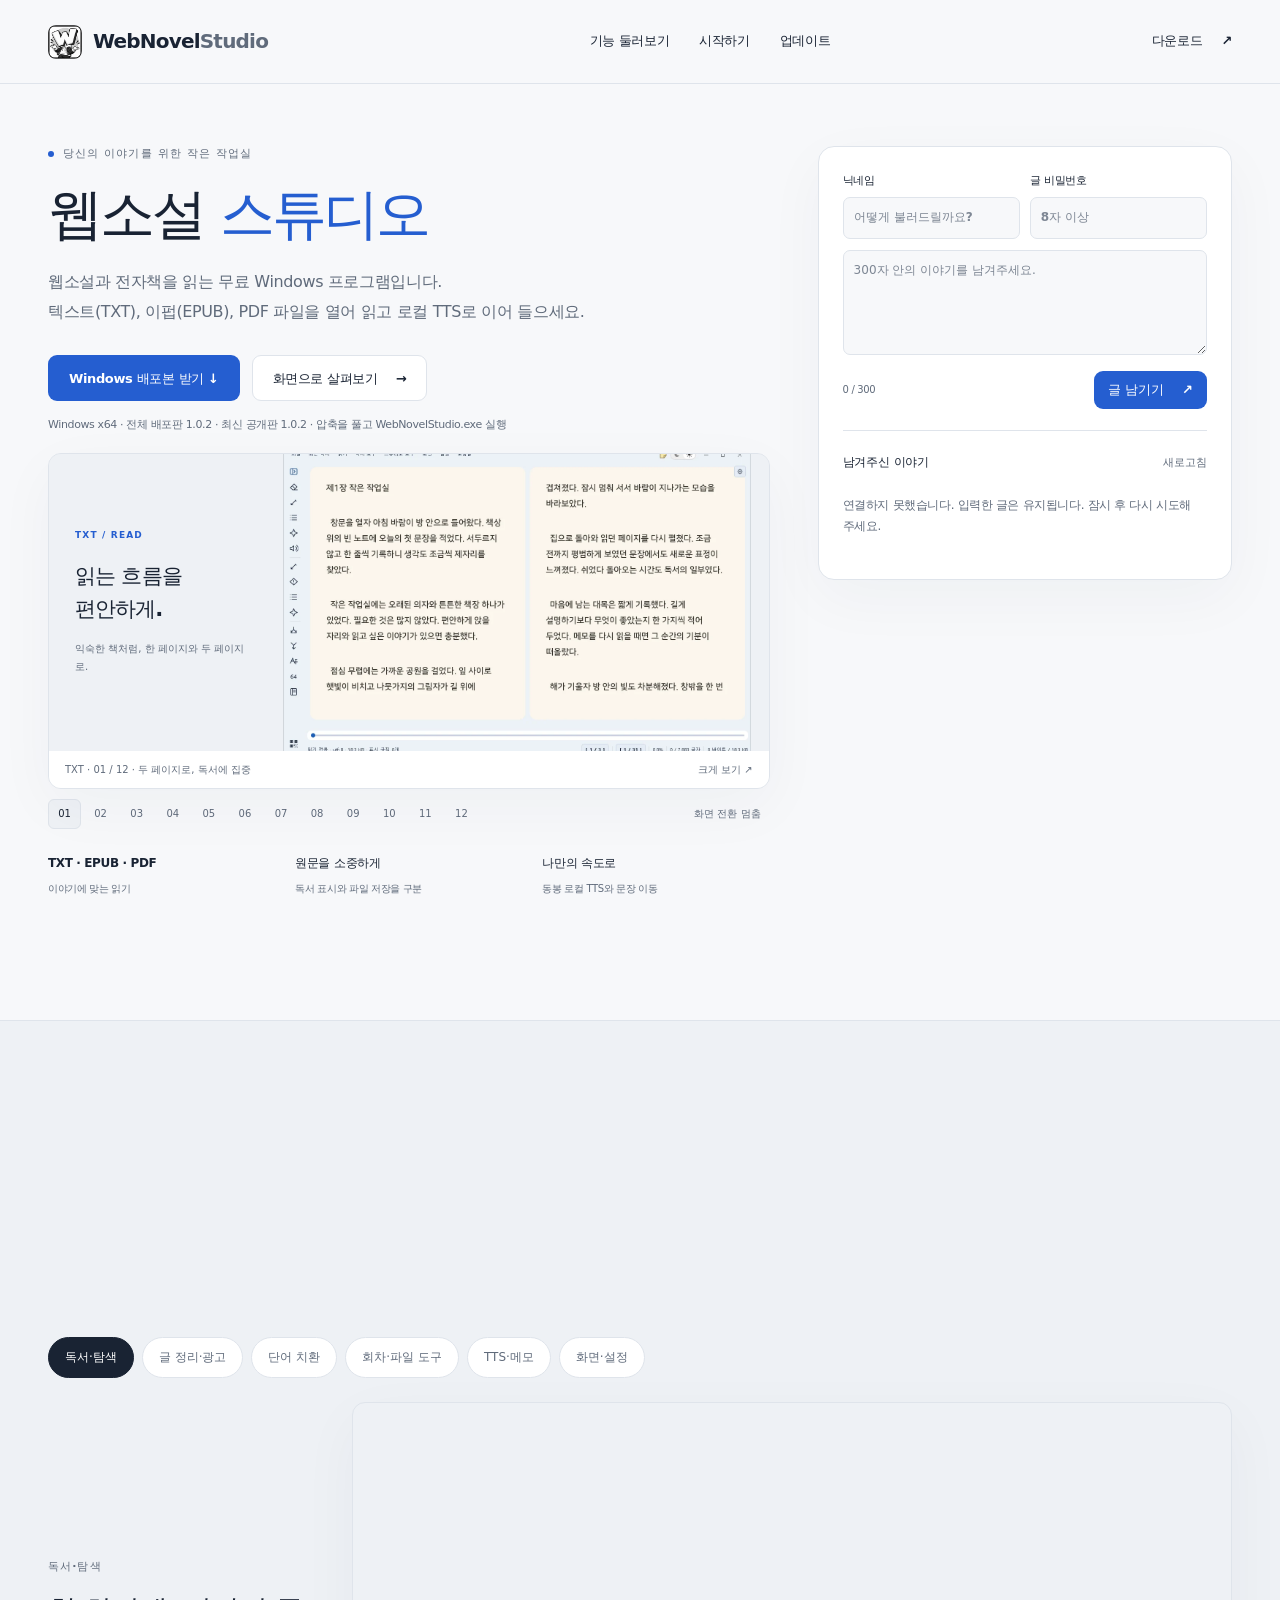
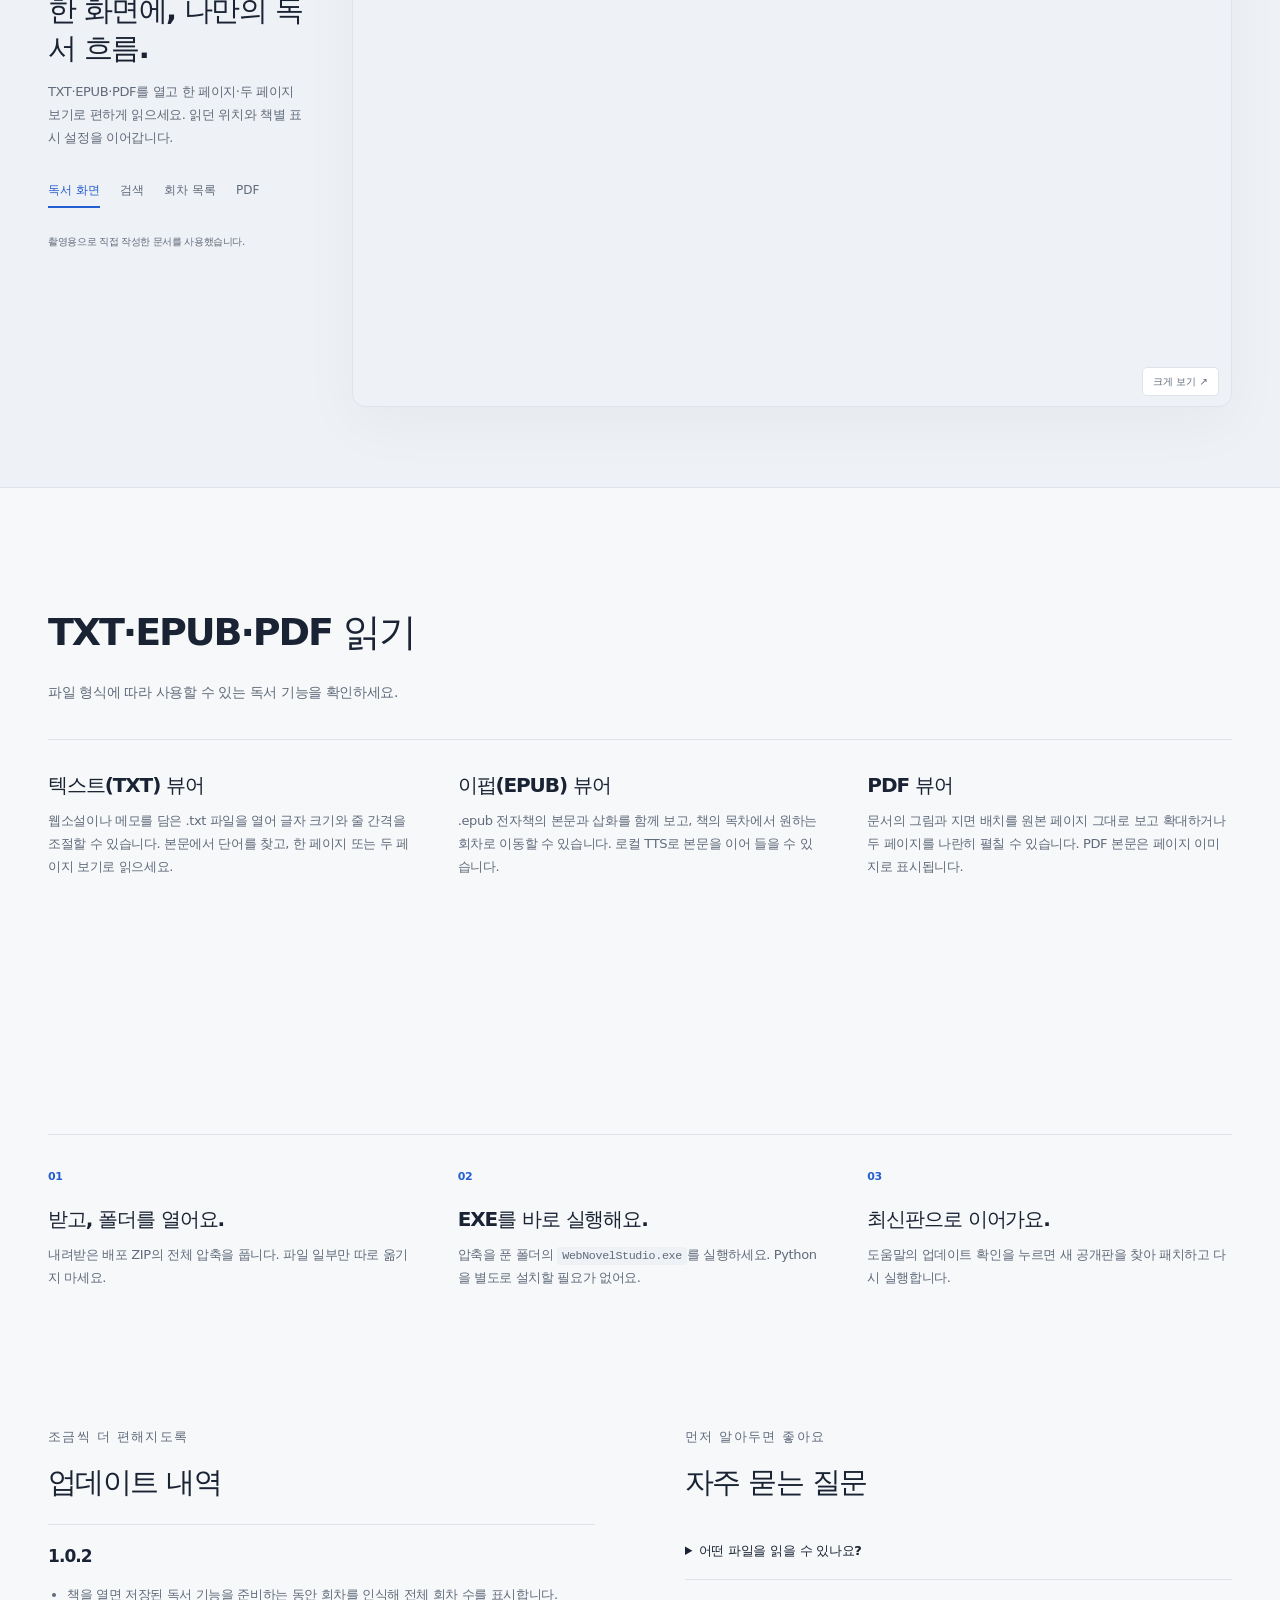
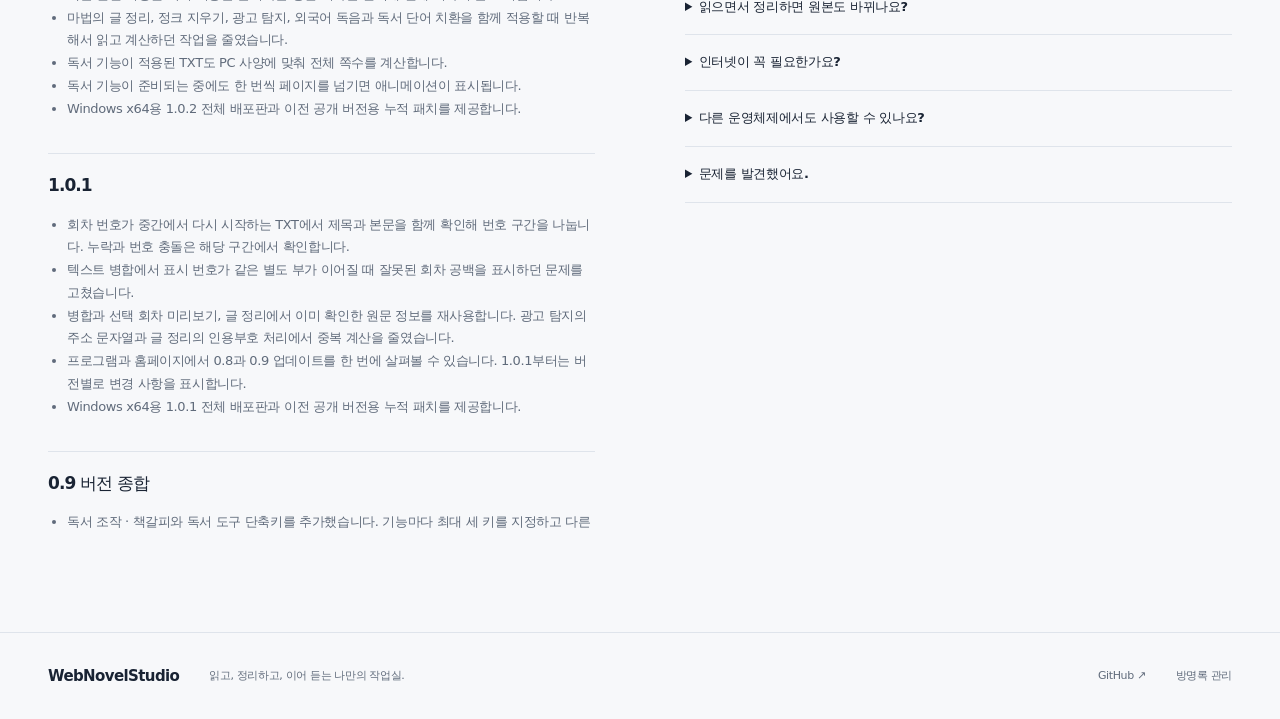
==== commit e37347bf: "Clarify homepage search titles and add file format guidance" ====
--- a/docs/index.html
+++ b/docs/index.html
@@ -4,13 +4,24 @@
  <meta charset="utf-8"><meta name="viewport" content="width=device-width,initial-scale=1">
  <meta name="color-scheme" content="light dark">
  <meta http-equiv="Content-Security-Policy" content="default-src 'self'; script-src 'self'; style-src 'self'; img-src 'self' data:; connect-src 'self' https://tqhlrxwpmywqotfwrafu.supabase.co; object-src 'none'; base-uri 'none'; form-action 'none'; frame-src 'none'; upgrade-insecure-requests">
- <meta name="description" content="무료 텍스트 뷰어 WebNovelStudio. TXT 뷰어와 이펍·EPUB 뷰어, PDF 독서, 글 정리·광고 탐지·로컬 TTS를 하나의 Windows 프로그램에서 만나보세요.">
+ <meta name="description" content="웹소설 스튜디오는 무료 Windows 텍스트 뷰어입니다. TXT·EPUB·PDF를 열고, 목차 탐색과 로컬 TTS로 읽으세요.">
  <meta name="robots" content="index,follow,max-image-preview:large">
  <meta name="google-site-verification" content="P2lc6ufFj9avZZBgNwBBVU_uhVTLFYPLwF23ob44qAI" />
  <meta name="naver-site-verification" content="5dd548c1c14611ff2446a63cb2530219bdfad112" />
- <title>웹소설 스튜디오 | 무료 텍스트·TXT·EPUB·이펍 뷰어</title>
+ <title>웹소설 스튜디오 | 무료 텍스트 뷰어 · EPUB 뷰어</title>
  <link rel="canonical" href="https://webnovelstudio.github.io/"><link rel="stylesheet" href="hero.css">
- <meta property="og:type" content="website"><meta property="og:locale" content="ko_KR"><meta property="og:url" content="https://webnovelstudio.github.io/"><meta property="og:title" content="WebNovelStudio · 무료 텍스트·이펍 뷰어"><meta property="og:description" content="TXT·EPUB·PDF를 읽고, 글을 정리하고, 로컬 TTS로 이어 들으세요.">
+ <meta property="og:type" content="website"><meta property="og:locale" content="ko_KR"><meta property="og:url" content="https://webnovelstudio.github.io/"><meta property="og:site_name" content="웹소설 스튜디오"><meta property="og:title" content="웹소설 스튜디오 | 무료 텍스트 뷰어 · EPUB 뷰어"><meta property="og:description" content="웹소설 스튜디오는 무료 Windows 텍스트 뷰어입니다. TXT·EPUB·PDF를 열고, 목차 탐색과 로컬 TTS로 읽으세요.">
+ <link rel="icon" href="/favicon.ico" sizes="64x64">
+ <script type="application/ld+json">
+ {
+   "@context": "https://schema.org",
+   "@type": "WebSite",
+   "url": "https://webnovelstudio.github.io/",
+   "name": "웹소설 스튜디오",
+   "alternateName": "WebNovelStudio",
+   "inLanguage": "ko"
+ }
+ </script>
  <link rel="icon" href="assets/brand/wns-64.png" type="image/png"><link rel="apple-touch-icon" href="assets/brand/wns-192.png"><meta property="og:image" content="https://webnovelstudio.github.io/assets/brand/wns-512.png"><link rel="stylesheet" href="styles.css"><link rel="stylesheet" href="panel-scroll.css?v=20261114"><link rel="stylesheet" href="guestbook.css"><script type="module" src="app.js"></script><script type="module" src="guestbook.js?v=20261114"></script><script type="module" src="hero.js"></script>
 </head>
 <body>
@@ -20,8 +31,8 @@
   <div class="first-view wrap">
    <section class="hero" aria-labelledby="hero-title">
     <p class="eyebrow"><span class="dot"></span> 당신의 이야기를 위한 작은 작업실</p>
-    <h1 id="hero-title">읽는 즐거움에,<br><span class="accent">더 가까이.</span></h1>
-    <p class="hero-copy">텍스트(TXT) 뷰어와 이펍(EPUB) 뷰어를 하나로.<br class="desktop-only"> 무료 Windows 프로그램으로 읽고, 글을 정리하고, TTS로 이어 들으세요.</p>
+    <h1 id="hero-title">웹소설 <span class="accent">스튜디오</span></h1>
+    <p class="hero-copy">웹소설과 전자책을 읽는 무료 Windows 프로그램입니다.<br class="desktop-only"> 텍스트(TXT), 이펍(EPUB), PDF 파일을 열어 읽고 로컬 TTS로 이어 들으세요.</p>
     <div class="hero-actions" id="download"><a class="button primary" id="download-button" href="https://github.com/WebNovelStudio/webnovelstudio.github.io/releases/download/v1.0.2/WebNovelStudio.1.0.2.zip">Windows 배포본 받기 <span aria-hidden="true">↓</span></a><a class="button quiet" href="#features">화면으로 살펴보기 <span aria-hidden="true">→</span></a></div>
     <p class="compat" id="release-label">Windows x64 · 전체 배포판 1.0.2 · 압축을 풀고 WebNovelStudio.exe 실행</p>
     <div class="hero-presentation" aria-label="WebNovelStudio 기능 소개">
@@ -40,6 +51,14 @@
    </aside>
   </div>
   <section class="feature-section section-space" id="features"><div class="wrap"><div class="section-heading reveal"><p class="eyebrow">하나의 앱, 다양한 쓰임</p><h2>이런 순간에,<br>스튜디오를 열어보세요.</h2><p>소개 이미지가 아닌 실제 프로그램 화면입니다.<br>관심 있는 기능을 골라 확인해 보세요.</p></div><div class="feature-groups" id="feature-groups" aria-label="기능 종류"></div><div class="feature-stage"><div class="feature-description"><p class="eyebrow" id="feature-overline"></p><h3 id="feature-title"></h3><p id="feature-copy"></p><div id="feature-options" class="feature-options" aria-label="상세 기능"></div><span class="minor-note">촬영용으로 직접 작성한 문서를 사용했습니다.</span></div><button class="feature-shot screenshot-button" id="feature-shot" aria-label="선택한 기능 화면 크게 보기"><picture><source id="feature-dark" media="(prefers-color-scheme: dark)"><img id="feature-image" width="1280" height="880" loading="lazy" decoding="async" alt=""></picture><span class="zoom-label">크게 보기 ↗</span></button></div></div></section>
+  <section class="wrap section-space" aria-labelledby="reading-formats">
+   <div class="section-heading"><h2 id="reading-formats">TXT·EPUB·PDF 읽기</h2><p>파일 형식에 따라 사용할 수 있는 독서 기능을 확인하세요.</p></div>
+   <div class="steps">
+    <article><h3>텍스트(TXT) 뷰어</h3><p>웹소설이나 메모를 담은 .txt 파일을 열어 글자 크기와 줄 간격을 조절할 수 있습니다. 본문에서 단어를 찾고, 한 페이지 또는 두 페이지 보기로 읽으세요.</p></article>
+    <article><h3>이펍(EPUB) 뷰어</h3><p>.epub 전자책의 본문과 삽화를 함께 보고, 책의 목차에서 원하는 회차로 이동할 수 있습니다. 로컬 TTS로 본문을 이어 들을 수 있습니다.</p></article>
+    <article><h3>PDF 뷰어</h3><p>문서의 그림과 지면 배치를 원본 페이지 그대로 보고 확대하거나 두 페이지를 나란히 펼칠 수 있습니다. PDF 본문은 페이지 이미지로 표시됩니다.</p></article>
+   </div>
+  </section>
   <section class="wrap section-space" id="start"><div class="section-heading reveal"><p class="eyebrow">복잡한 준비는 줄이고</p><h2>이야기를 만나는 세 단계.</h2></div><div class="steps"><article><span class="step-number">01</span><h3>받고, 폴더를 열어요.</h3><p>내려받은 배포 ZIP의 전체 압축을 풉니다. 파일 일부만 따로 옮기지 마세요.</p></article><article><span class="step-number">02</span><h3>EXE를 바로 실행해요.</h3><p>압축을 푼 폴더의 <code>WebNovelStudio.exe</code>를 실행하세요. Python을 별도로 설치할 필요가 없어요.</p></article><article><span class="step-number">03</span><h3>최신판으로 이어가요.</h3><p>도움말의 <strong>업데이트 확인</strong>을 누르면 새 공개판을 찾아 패치하고 다시 실행합니다.</p></article></div></section>
   <section class="wrap bottom-sections section-space"><div id="history"><p class="eyebrow">조금씩 더 편해지도록</p><h2 id="release-history-title">업데이트 내역</h2><div id="release-history" role="region" aria-labelledby="release-history-title" tabindex="0"><p class="muted">첫 공개판 이후 실제로 게시한 변경 사항이 여기에 쌓입니다.</p></div></div><div class="faq"><p class="eyebrow">먼저 알아두면 좋아요</p><h2>자주 묻는 질문</h2><details><summary>어떤 파일을 읽을 수 있나요?</summary><p>TXT·EPUB를 읽을 수 있고 PDF는 원본 페이지 이미지로 보여줍니다. PDF의 OCR·텍스트 검색·복사·TTS는 지원 범위에 포함되지 않습니다.</p></details><details><summary>읽으면서 정리하면 원본도 바뀌나요?</summary><p>독서 화면의 표시 변경과 파일 도구의 저장은 구분됩니다. 파일 도구에서는 미리보기·검토를 거쳐 결과를 저장하세요.</p></details><details><summary>인터넷이 꼭 필요한가요?</summary><p>독서와 동봉 음성 자산은 로컬에서 사용합니다. GitHub 업데이트와 광고 번역 등 외부 통신 기능에는 인터넷 연결이 필요합니다.</p></details><details><summary>다른 운영체제에서도 사용할 수 있나요?</summary><p>현재 배포 대상은 Windows x64입니다. 업데이트에는 설치 폴더를 쓸 수 있는 권한이 필요합니다.</p></details><details><summary>문제를 발견했어요.</summary><p>프로그램 버전과 어떤 동작에서 발생했는지 함께 <a href="https://github.com/WebNovelStudio/webnovelstudio.github.io/issues">GitHub 이슈</a>로 알려주세요. 개인 책이나 개인정보는 공개하지 마세요.</p></details></div></section>
  </main>
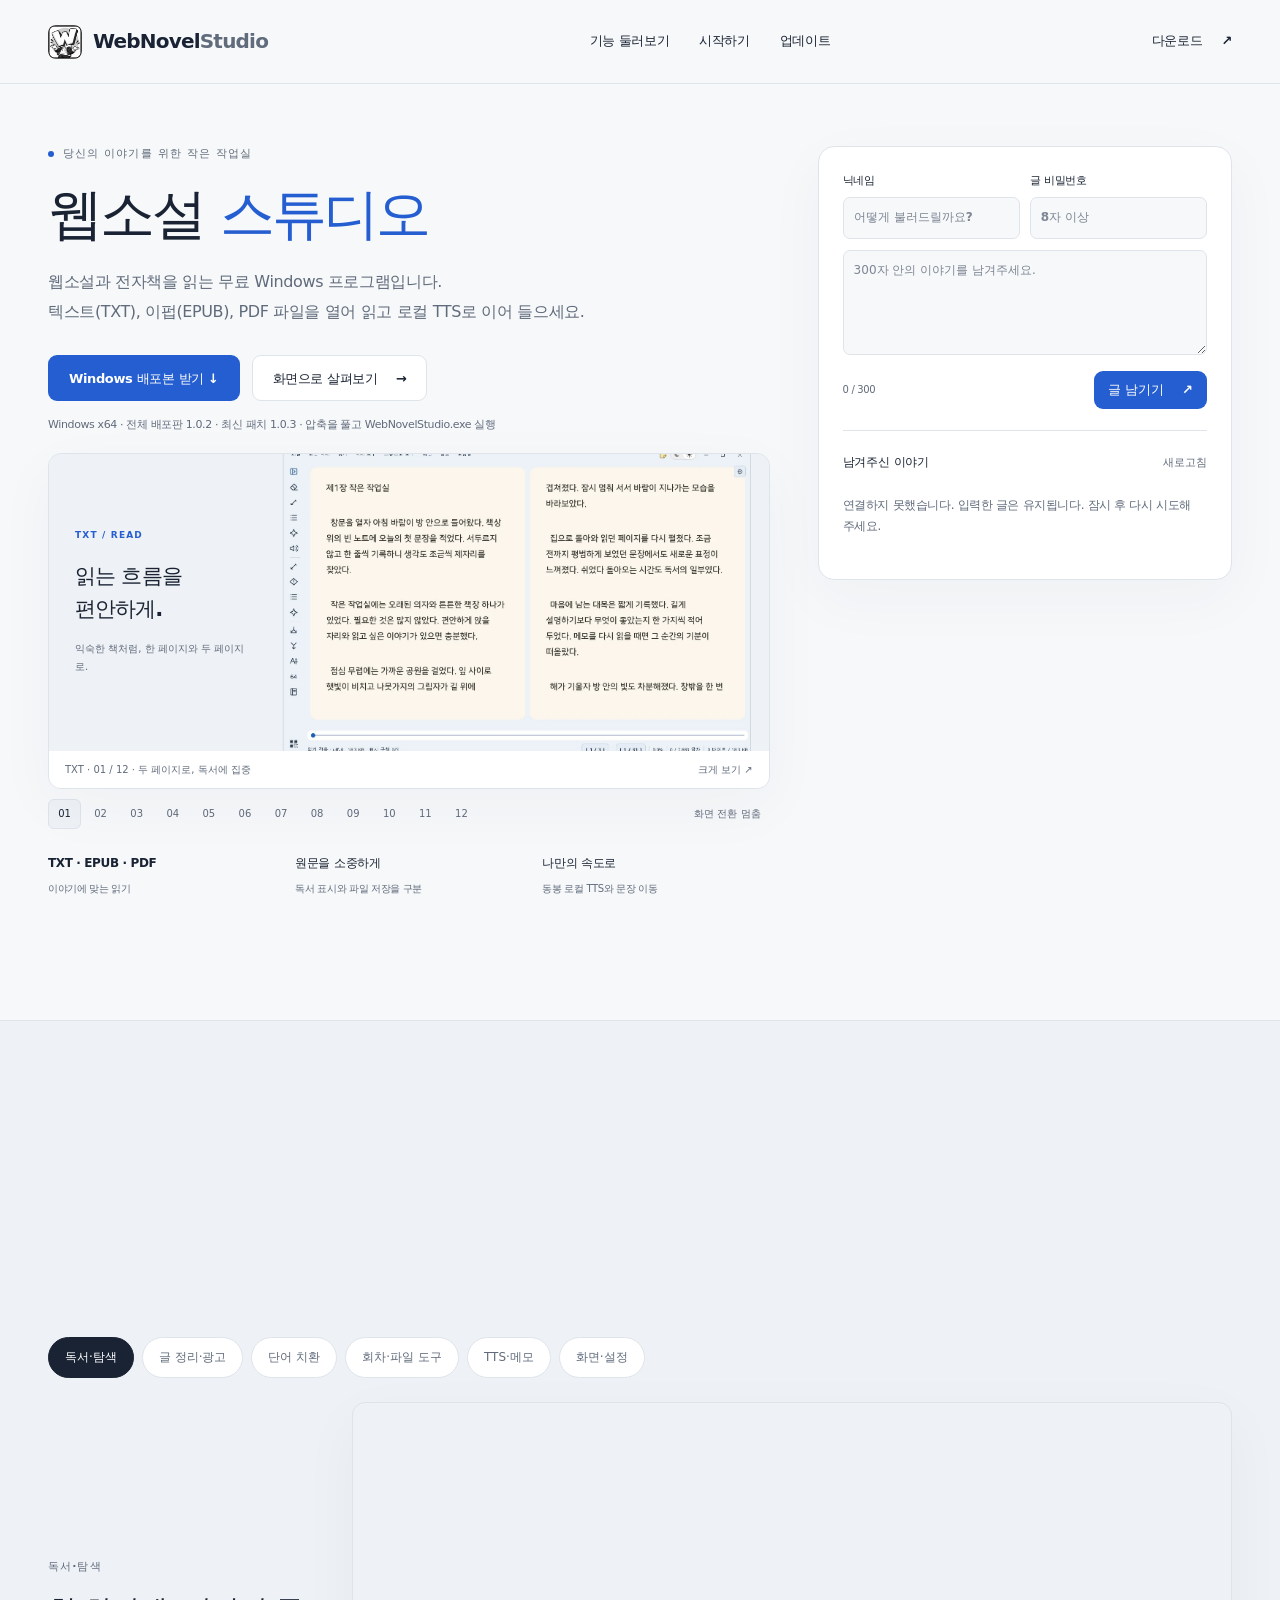
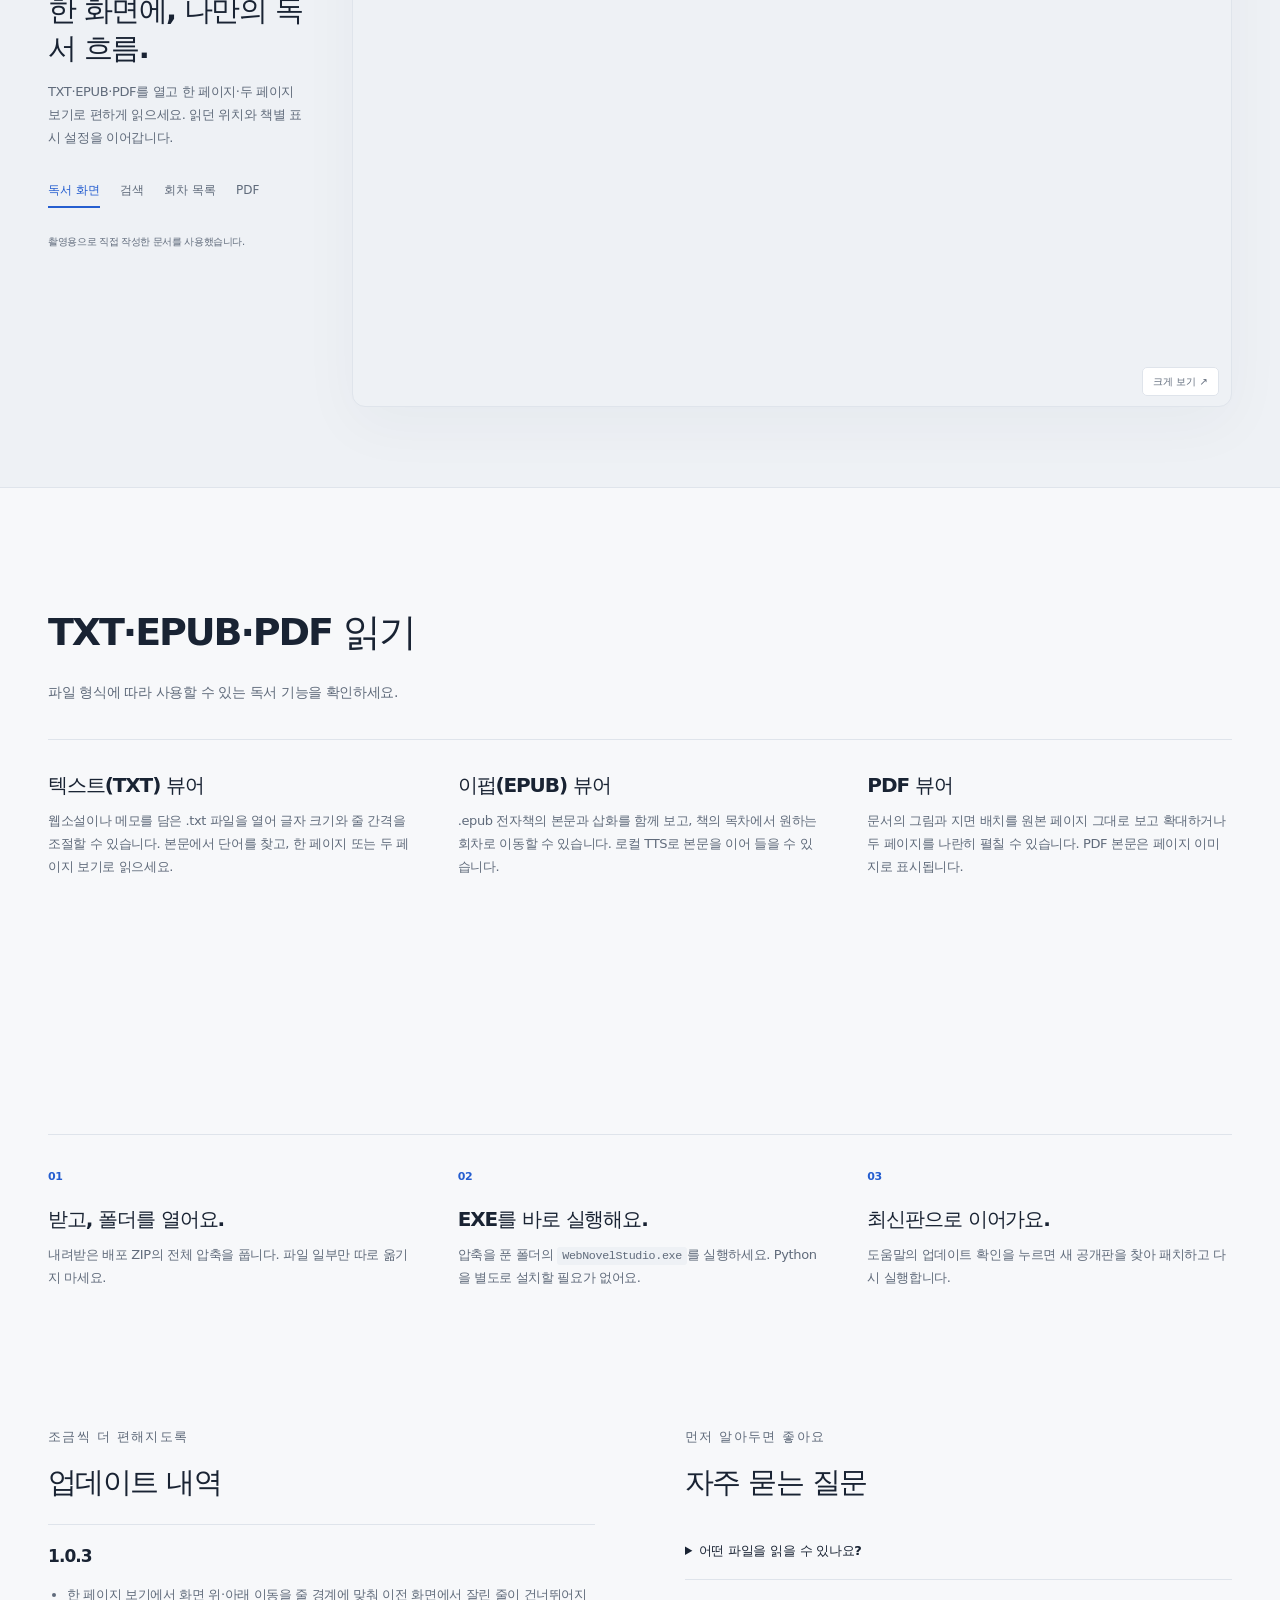
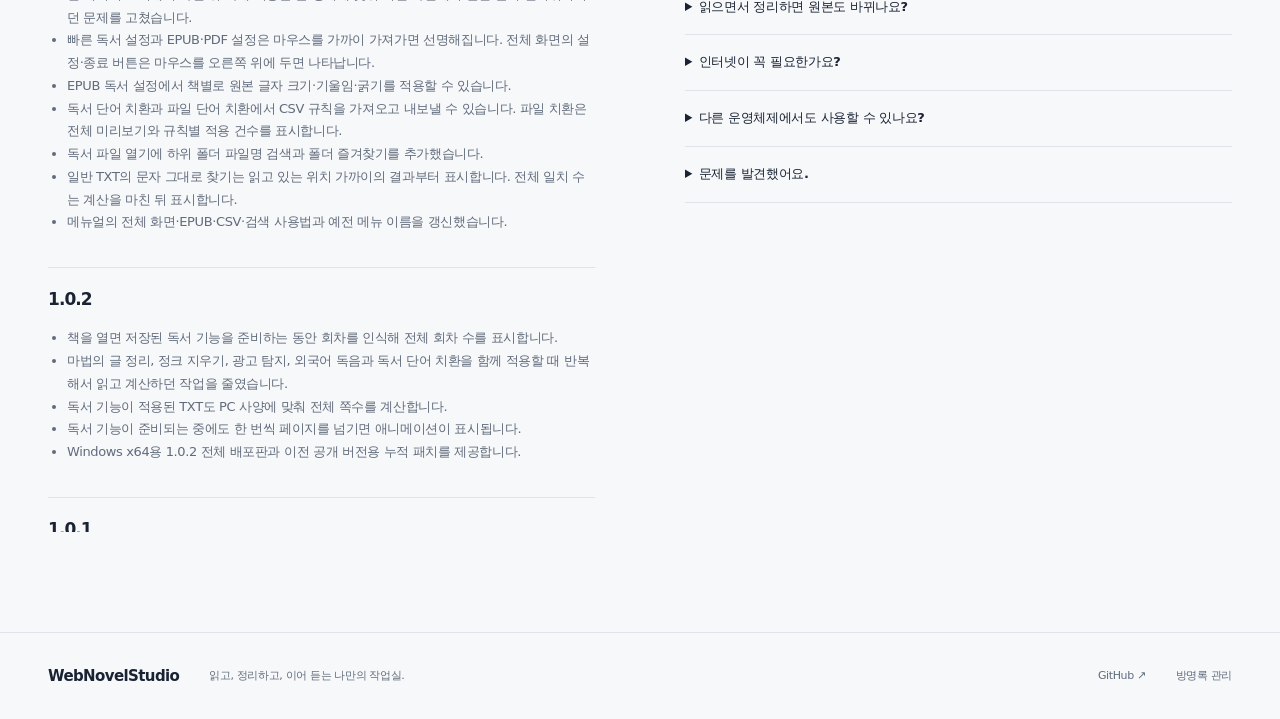
==== commit ab17acd8: "Publish WebNovelStudio 1.0.3 patch notes" ====
--- a/docs/index.html
+++ b/docs/index.html
@@ -34,7 +34,7 @@
     <h1 id="hero-title">웹소설 <span class="accent">스튜디오</span></h1>
     <p class="hero-copy">웹소설과 전자책을 읽는 무료 Windows 프로그램입니다.<br class="desktop-only"> 텍스트(TXT), 이펍(EPUB), PDF 파일을 열어 읽고 로컬 TTS로 이어 들으세요.</p>
     <div class="hero-actions" id="download"><a class="button primary" id="download-button" href="https://github.com/WebNovelStudio/webnovelstudio.github.io/releases/download/v1.0.2/WebNovelStudio.1.0.2.zip">Windows 배포본 받기 <span aria-hidden="true">↓</span></a><a class="button quiet" href="#features">화면으로 살펴보기 <span aria-hidden="true">→</span></a></div>
-    <p class="compat" id="release-label">Windows x64 · 전체 배포판 1.0.2 · 압축을 풀고 WebNovelStudio.exe 실행</p>
+    <p class="compat" id="release-label">Windows x64 · 전체 배포판 1.0.2 · 최신 패치 1.0.3 · 압축을 풀고 WebNovelStudio.exe 실행</p>
     <div class="hero-presentation" aria-label="WebNovelStudio 기능 소개">
      <button class="hero-shot screenshot-button" data-shot="txt-01-spread" data-image="assets/showcase/txt-01-spread.webp" aria-label="TXT · 두 페이지 독서 화면 크게 보기"><span class="hero-stage"><span class="hero-scene-label" aria-hidden="true"><span id="hero-scene-tag">TXT / READ</span><strong id="hero-slogan">읽는 흐름을<br>편안하게.</strong><small id="hero-detail">익숙한 책처럼, 한 페이지와 두 페이지로.</small></span><picture class="hero-frame is-current"><img src="assets/showcase/txt-01-spread.webp" width="1280" height="840" fetchpriority="high" decoding="async" alt="직접 작성한 TXT 시연 문서를 두 페이지로 연 실제 WebNovelStudio 독서 화면"></picture><picture class="hero-frame" aria-hidden="true"><img width="1280" height="840" decoding="async" alt=""></picture></span><span class="image-caption"><span id="hero-caption">TXT · 01 / 12 · 두 페이지로, 독서에 집중</span><span>크게 보기 ↗</span></span></button>
      <div class="hero-playback"><div class="hero-scenes" aria-label="TXT·EPUB·PDF 소개 화면 열두 장 선택"></div><button id="hero-pause" type="button" aria-pressed="false">화면 전환 멈춤</button></div>
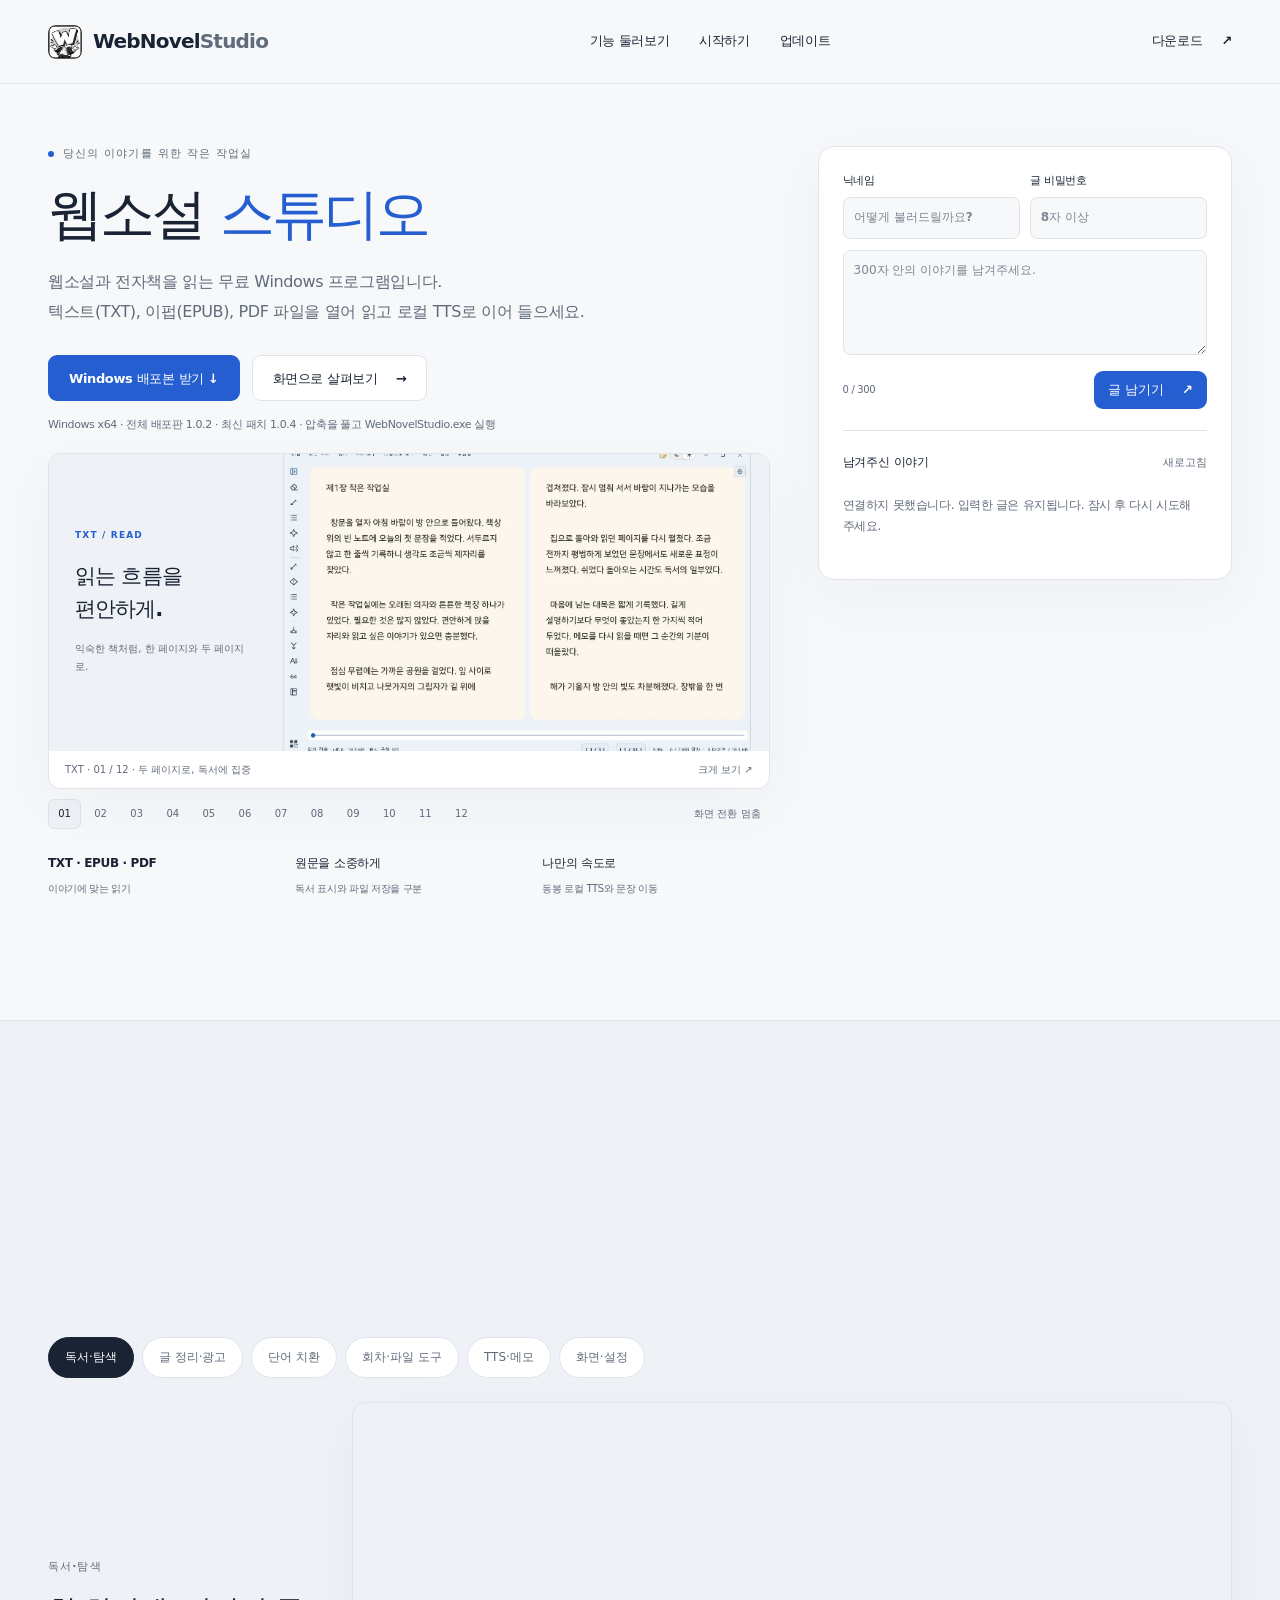
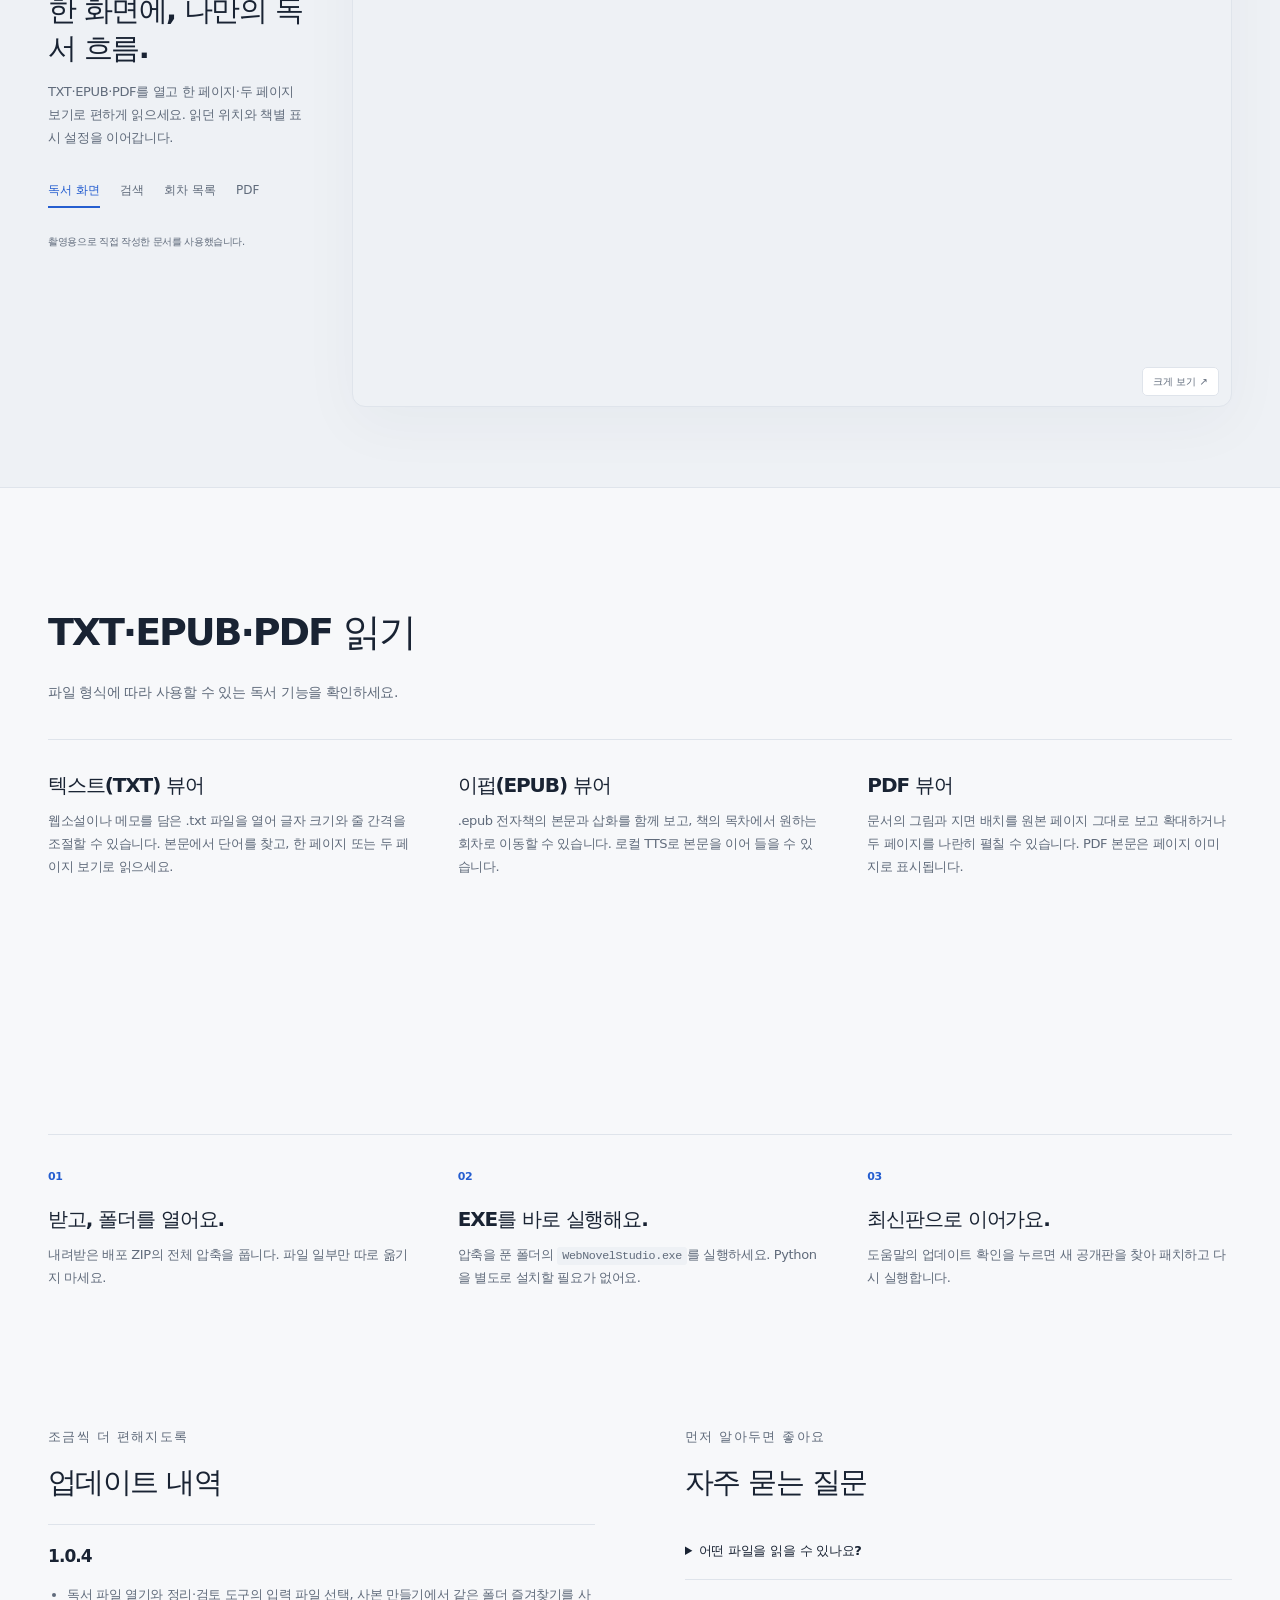
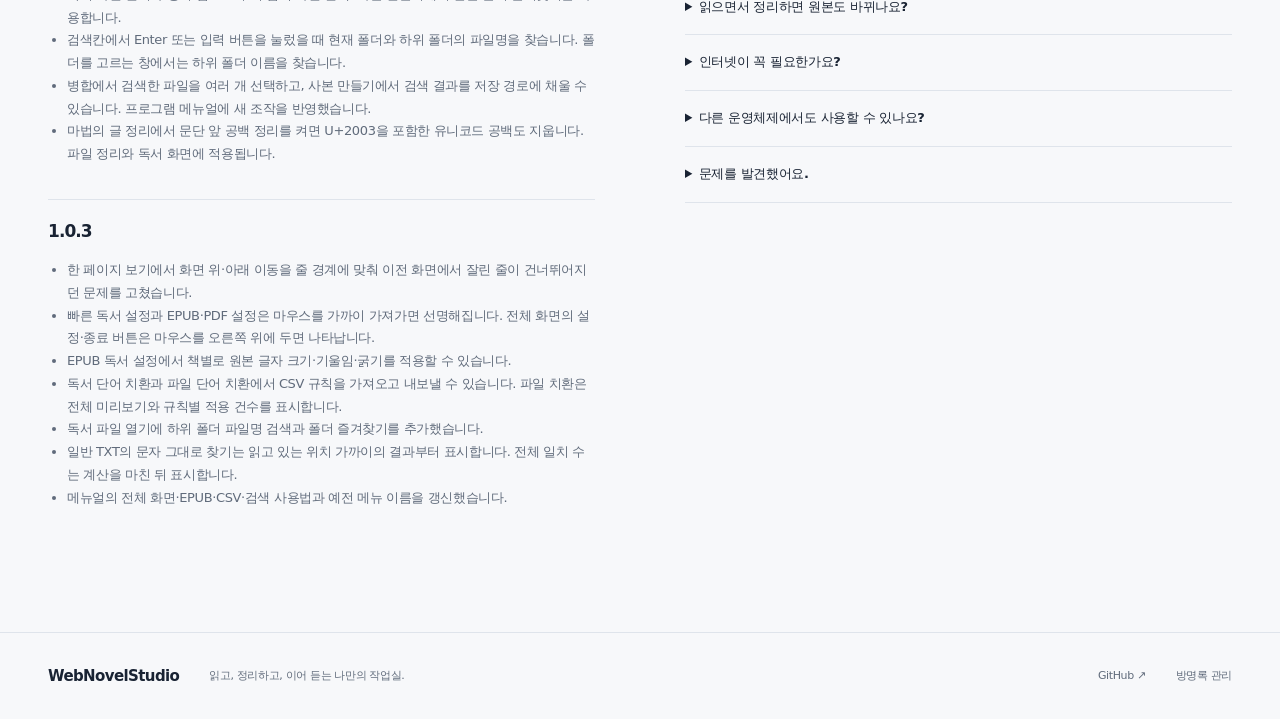
==== commit ae1a4b6f: "Publish WebNovelStudio 1.0.4 patch notes" ====
--- a/docs/index.html
+++ b/docs/index.html
@@ -34,7 +34,7 @@
     <h1 id="hero-title">웹소설 <span class="accent">스튜디오</span></h1>
     <p class="hero-copy">웹소설과 전자책을 읽는 무료 Windows 프로그램입니다.<br class="desktop-only"> 텍스트(TXT), 이펍(EPUB), PDF 파일을 열어 읽고 로컬 TTS로 이어 들으세요.</p>
     <div class="hero-actions" id="download"><a class="button primary" id="download-button" href="https://github.com/WebNovelStudio/webnovelstudio.github.io/releases/download/v1.0.2/WebNovelStudio.1.0.2.zip">Windows 배포본 받기 <span aria-hidden="true">↓</span></a><a class="button quiet" href="#features">화면으로 살펴보기 <span aria-hidden="true">→</span></a></div>
-    <p class="compat" id="release-label">Windows x64 · 전체 배포판 1.0.2 · 최신 패치 1.0.3 · 압축을 풀고 WebNovelStudio.exe 실행</p>
+    <p class="compat" id="release-label">Windows x64 · 전체 배포판 1.0.2 · 최신 패치 1.0.4 · 압축을 풀고 WebNovelStudio.exe 실행</p>
     <div class="hero-presentation" aria-label="WebNovelStudio 기능 소개">
      <button class="hero-shot screenshot-button" data-shot="txt-01-spread" data-image="assets/showcase/txt-01-spread.webp" aria-label="TXT · 두 페이지 독서 화면 크게 보기"><span class="hero-stage"><span class="hero-scene-label" aria-hidden="true"><span id="hero-scene-tag">TXT / READ</span><strong id="hero-slogan">읽는 흐름을<br>편안하게.</strong><small id="hero-detail">익숙한 책처럼, 한 페이지와 두 페이지로.</small></span><picture class="hero-frame is-current"><img src="assets/showcase/txt-01-spread.webp" width="1280" height="840" fetchpriority="high" decoding="async" alt="직접 작성한 TXT 시연 문서를 두 페이지로 연 실제 WebNovelStudio 독서 화면"></picture><picture class="hero-frame" aria-hidden="true"><img width="1280" height="840" decoding="async" alt=""></picture></span><span class="image-caption"><span id="hero-caption">TXT · 01 / 12 · 두 페이지로, 독서에 집중</span><span>크게 보기 ↗</span></span></button>
      <div class="hero-playback"><div class="hero-scenes" aria-label="TXT·EPUB·PDF 소개 화면 열두 장 선택"></div><button id="hero-pause" type="button" aria-pressed="false">화면 전환 멈춤</button></div>
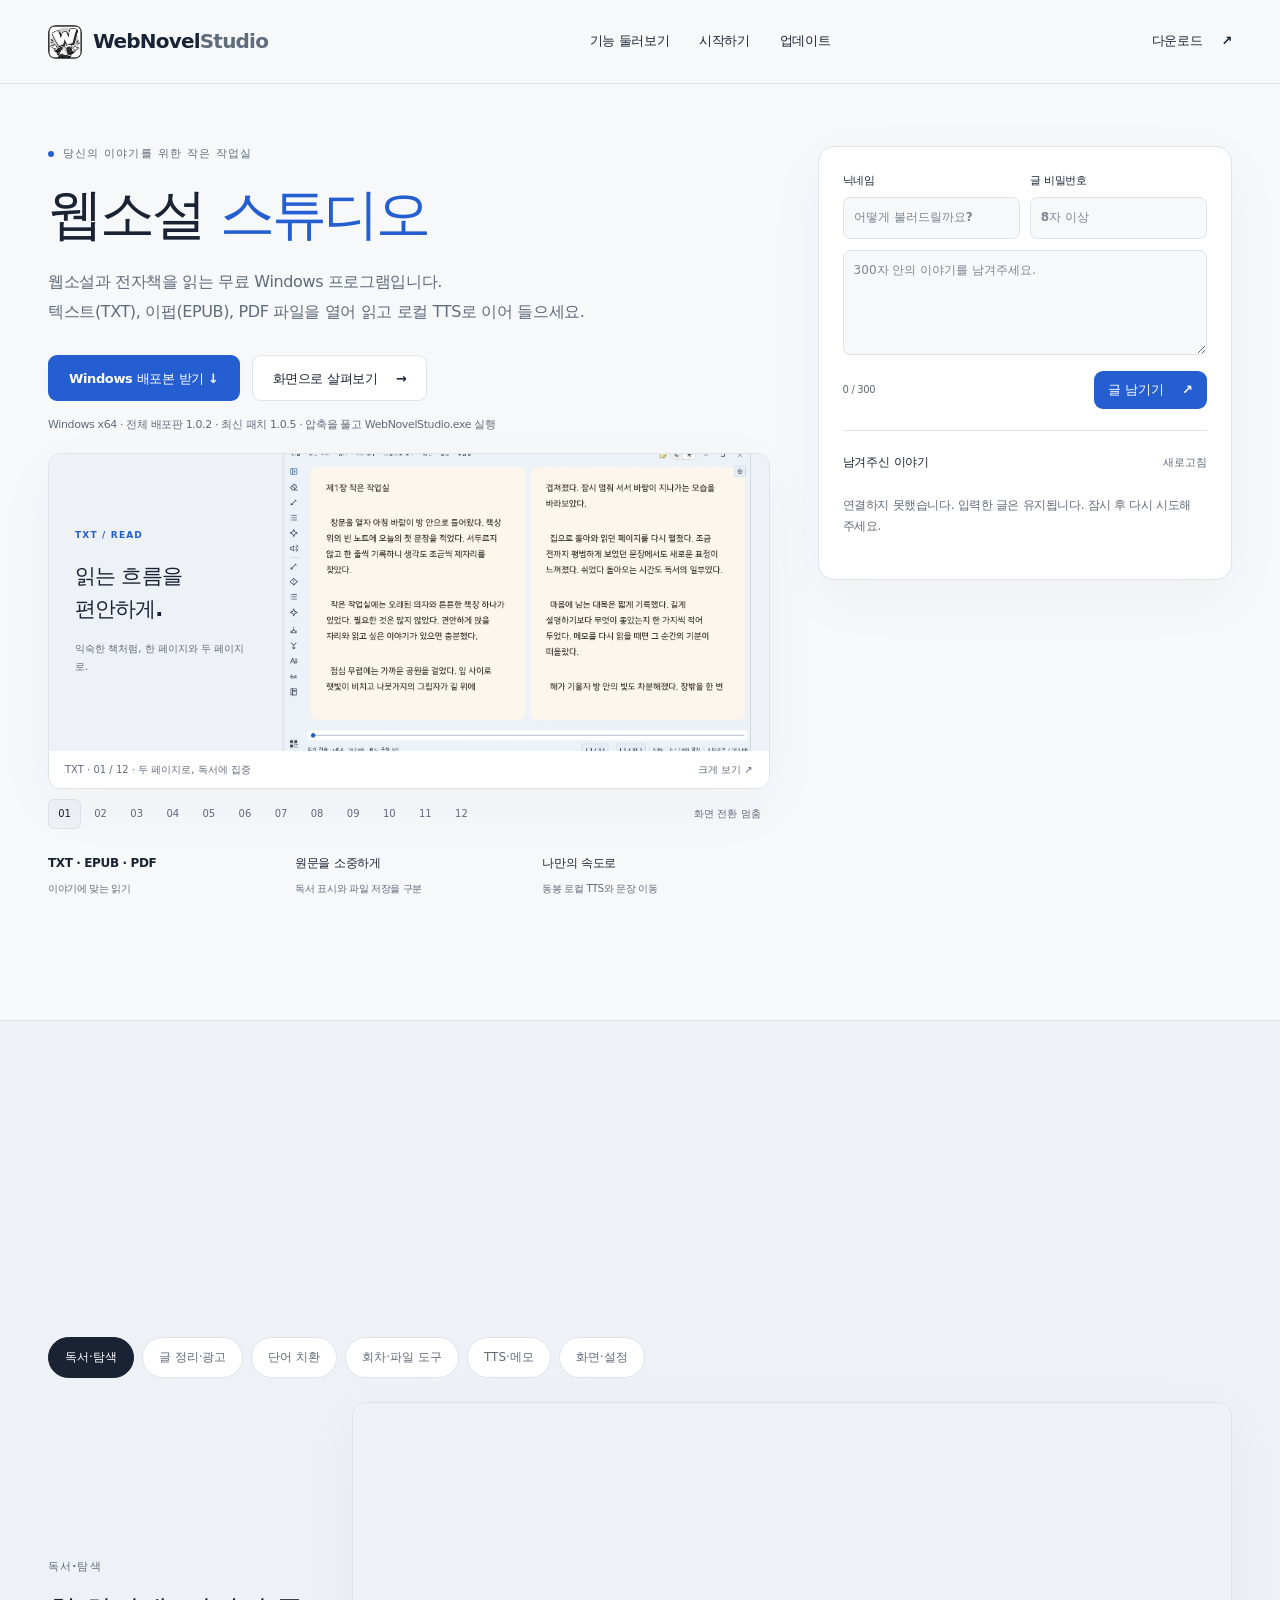
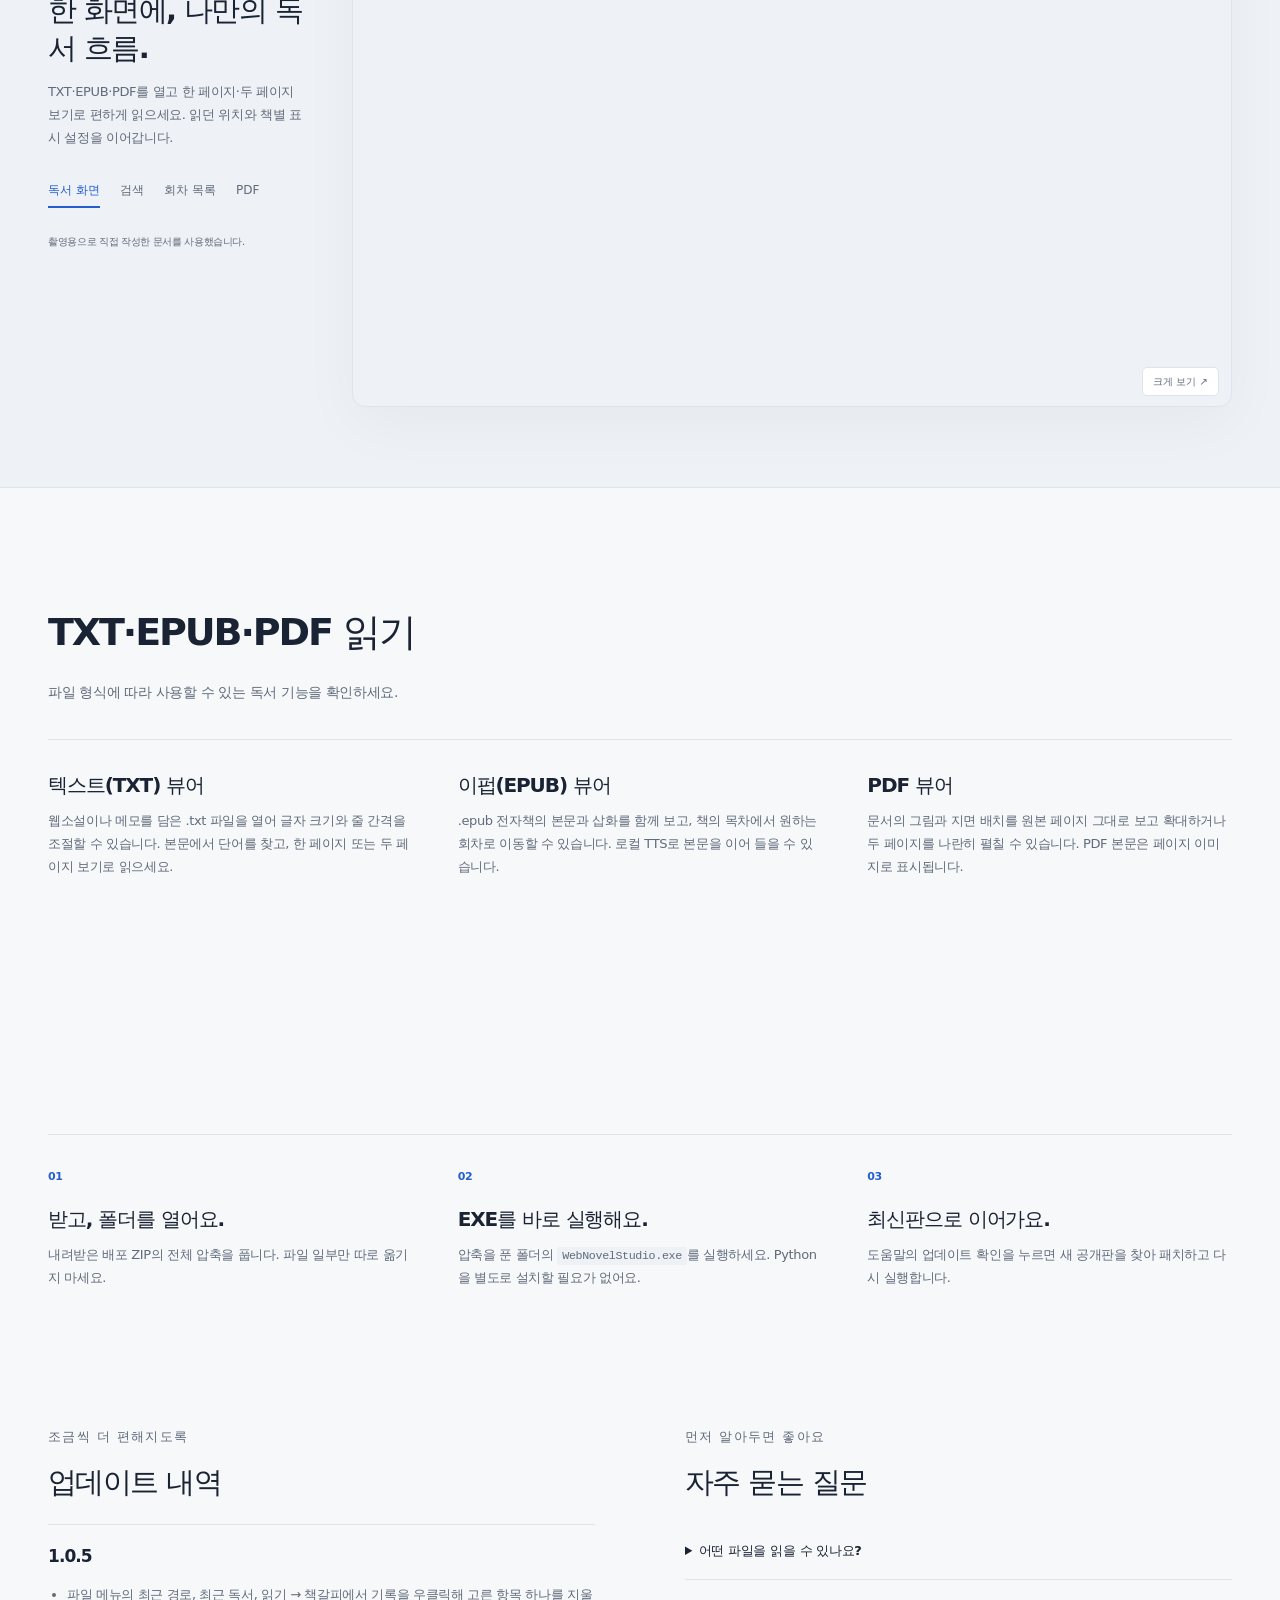
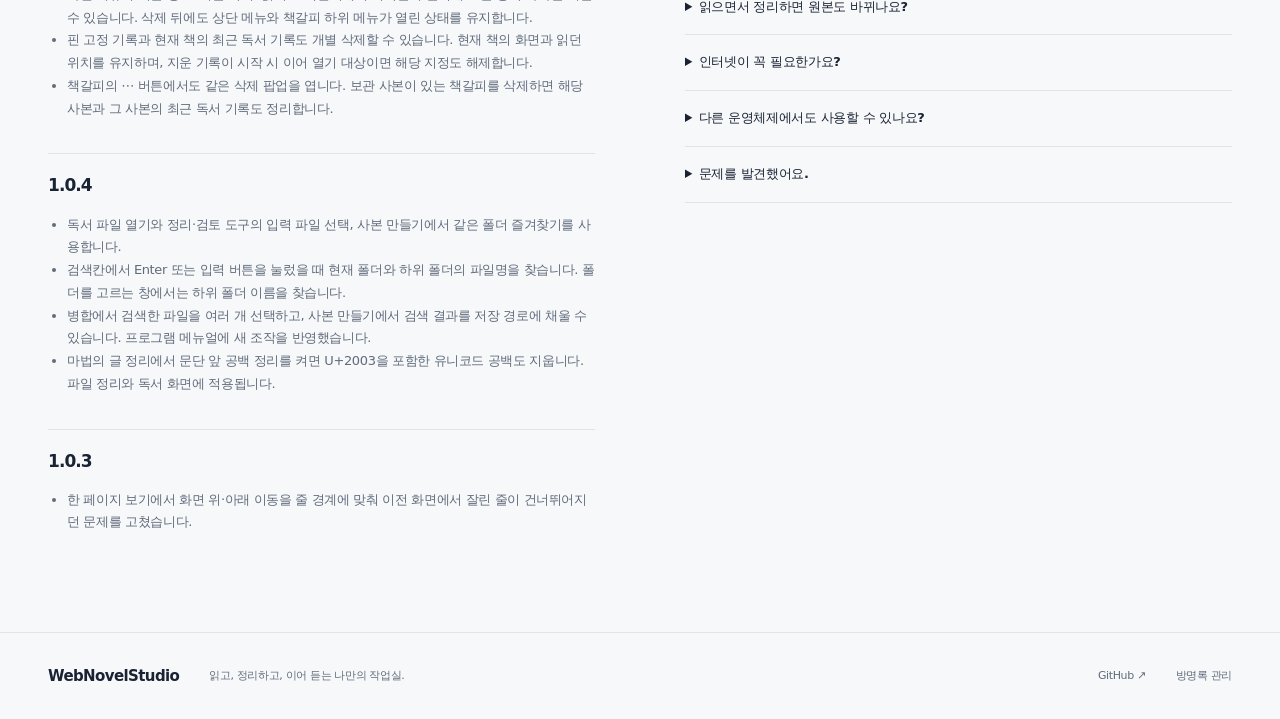
==== commit 2f265946: "Publish WebNovelStudio 1.0.5 patch notes" ====
--- a/docs/index.html
+++ b/docs/index.html
@@ -34,7 +34,7 @@
     <h1 id="hero-title">웹소설 <span class="accent">스튜디오</span></h1>
     <p class="hero-copy">웹소설과 전자책을 읽는 무료 Windows 프로그램입니다.<br class="desktop-only"> 텍스트(TXT), 이펍(EPUB), PDF 파일을 열어 읽고 로컬 TTS로 이어 들으세요.</p>
     <div class="hero-actions" id="download"><a class="button primary" id="download-button" href="https://github.com/WebNovelStudio/webnovelstudio.github.io/releases/download/v1.0.2/WebNovelStudio.1.0.2.zip">Windows 배포본 받기 <span aria-hidden="true">↓</span></a><a class="button quiet" href="#features">화면으로 살펴보기 <span aria-hidden="true">→</span></a></div>
-    <p class="compat" id="release-label">Windows x64 · 전체 배포판 1.0.2 · 최신 패치 1.0.4 · 압축을 풀고 WebNovelStudio.exe 실행</p>
+    <p class="compat" id="release-label">Windows x64 · 전체 배포판 1.0.2 · 최신 패치 1.0.5 · 압축을 풀고 WebNovelStudio.exe 실행</p>
     <div class="hero-presentation" aria-label="WebNovelStudio 기능 소개">
      <button class="hero-shot screenshot-button" data-shot="txt-01-spread" data-image="assets/showcase/txt-01-spread.webp" aria-label="TXT · 두 페이지 독서 화면 크게 보기"><span class="hero-stage"><span class="hero-scene-label" aria-hidden="true"><span id="hero-scene-tag">TXT / READ</span><strong id="hero-slogan">읽는 흐름을<br>편안하게.</strong><small id="hero-detail">익숙한 책처럼, 한 페이지와 두 페이지로.</small></span><picture class="hero-frame is-current"><img src="assets/showcase/txt-01-spread.webp" width="1280" height="840" fetchpriority="high" decoding="async" alt="직접 작성한 TXT 시연 문서를 두 페이지로 연 실제 WebNovelStudio 독서 화면"></picture><picture class="hero-frame" aria-hidden="true"><img width="1280" height="840" decoding="async" alt=""></picture></span><span class="image-caption"><span id="hero-caption">TXT · 01 / 12 · 두 페이지로, 독서에 집중</span><span>크게 보기 ↗</span></span></button>
      <div class="hero-playback"><div class="hero-scenes" aria-label="TXT·EPUB·PDF 소개 화면 열두 장 선택"></div><button id="hero-pause" type="button" aria-pressed="false">화면 전환 멈춤</button></div>
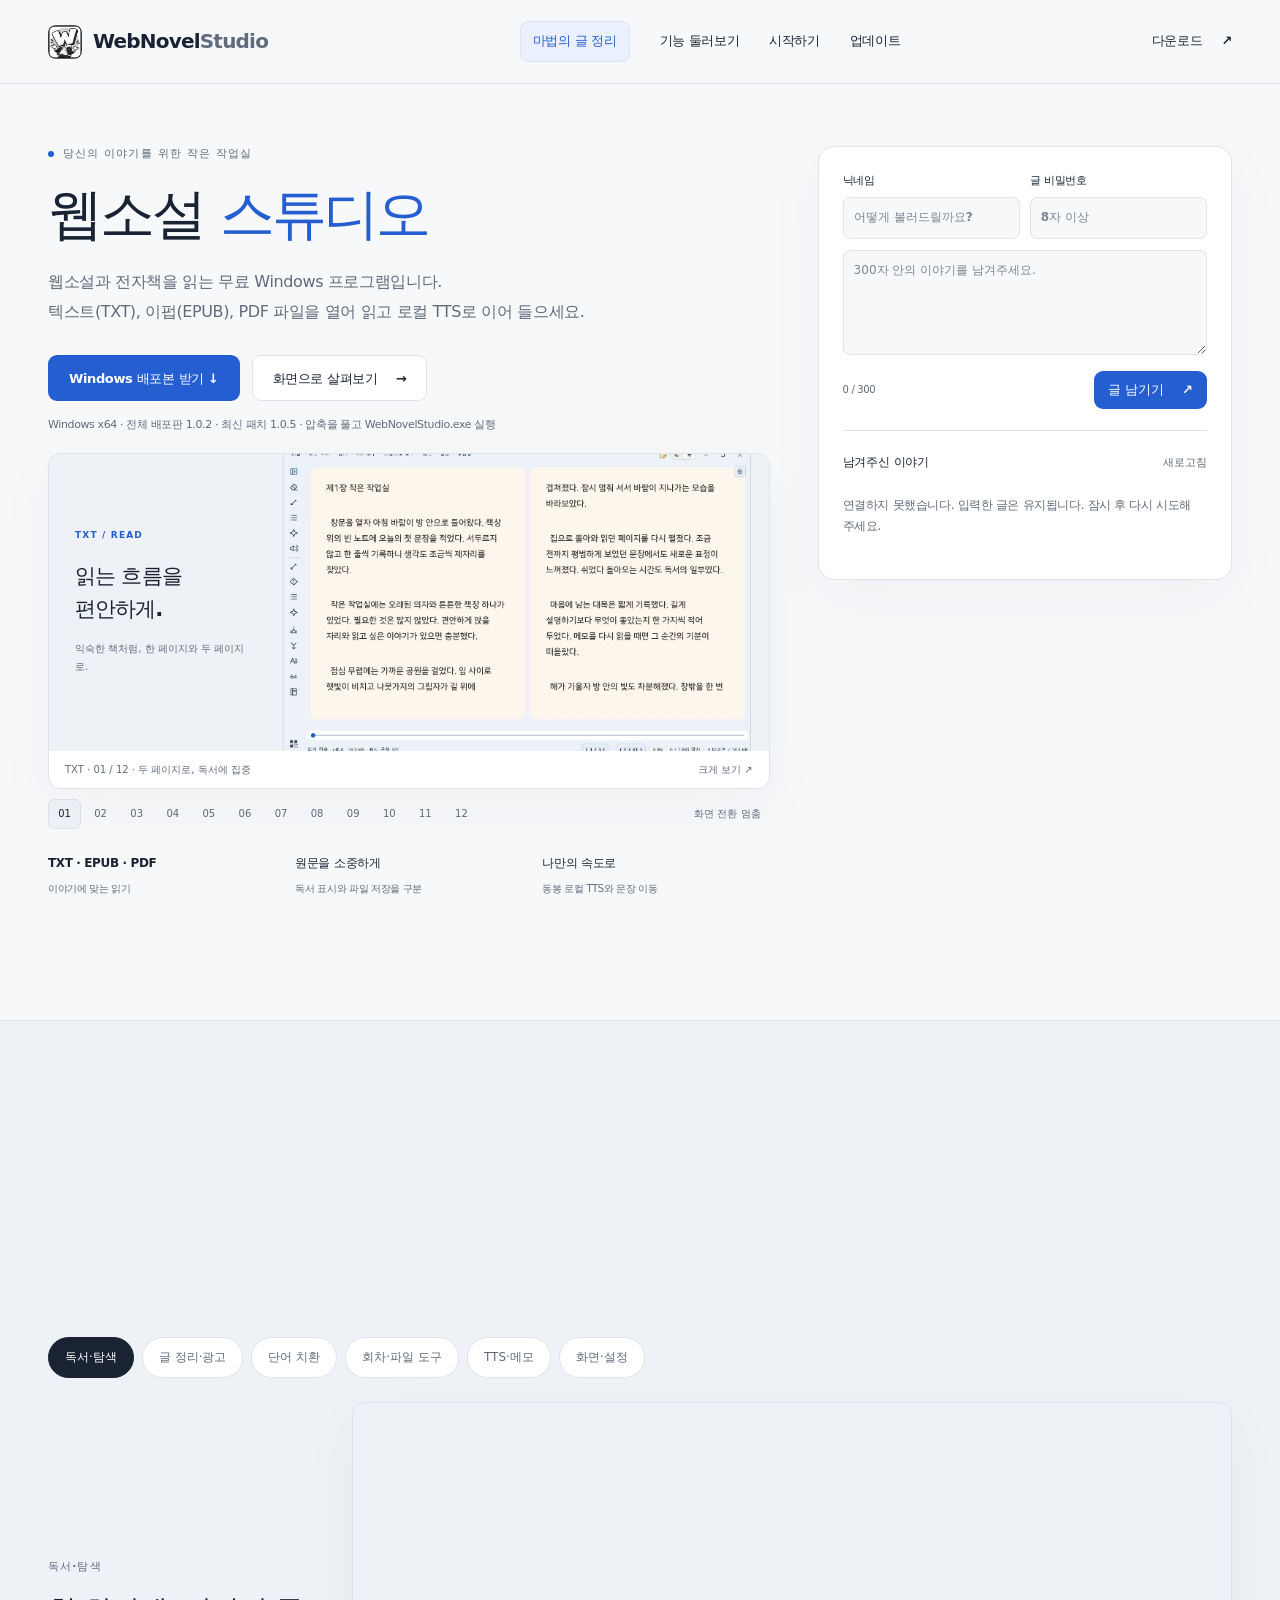
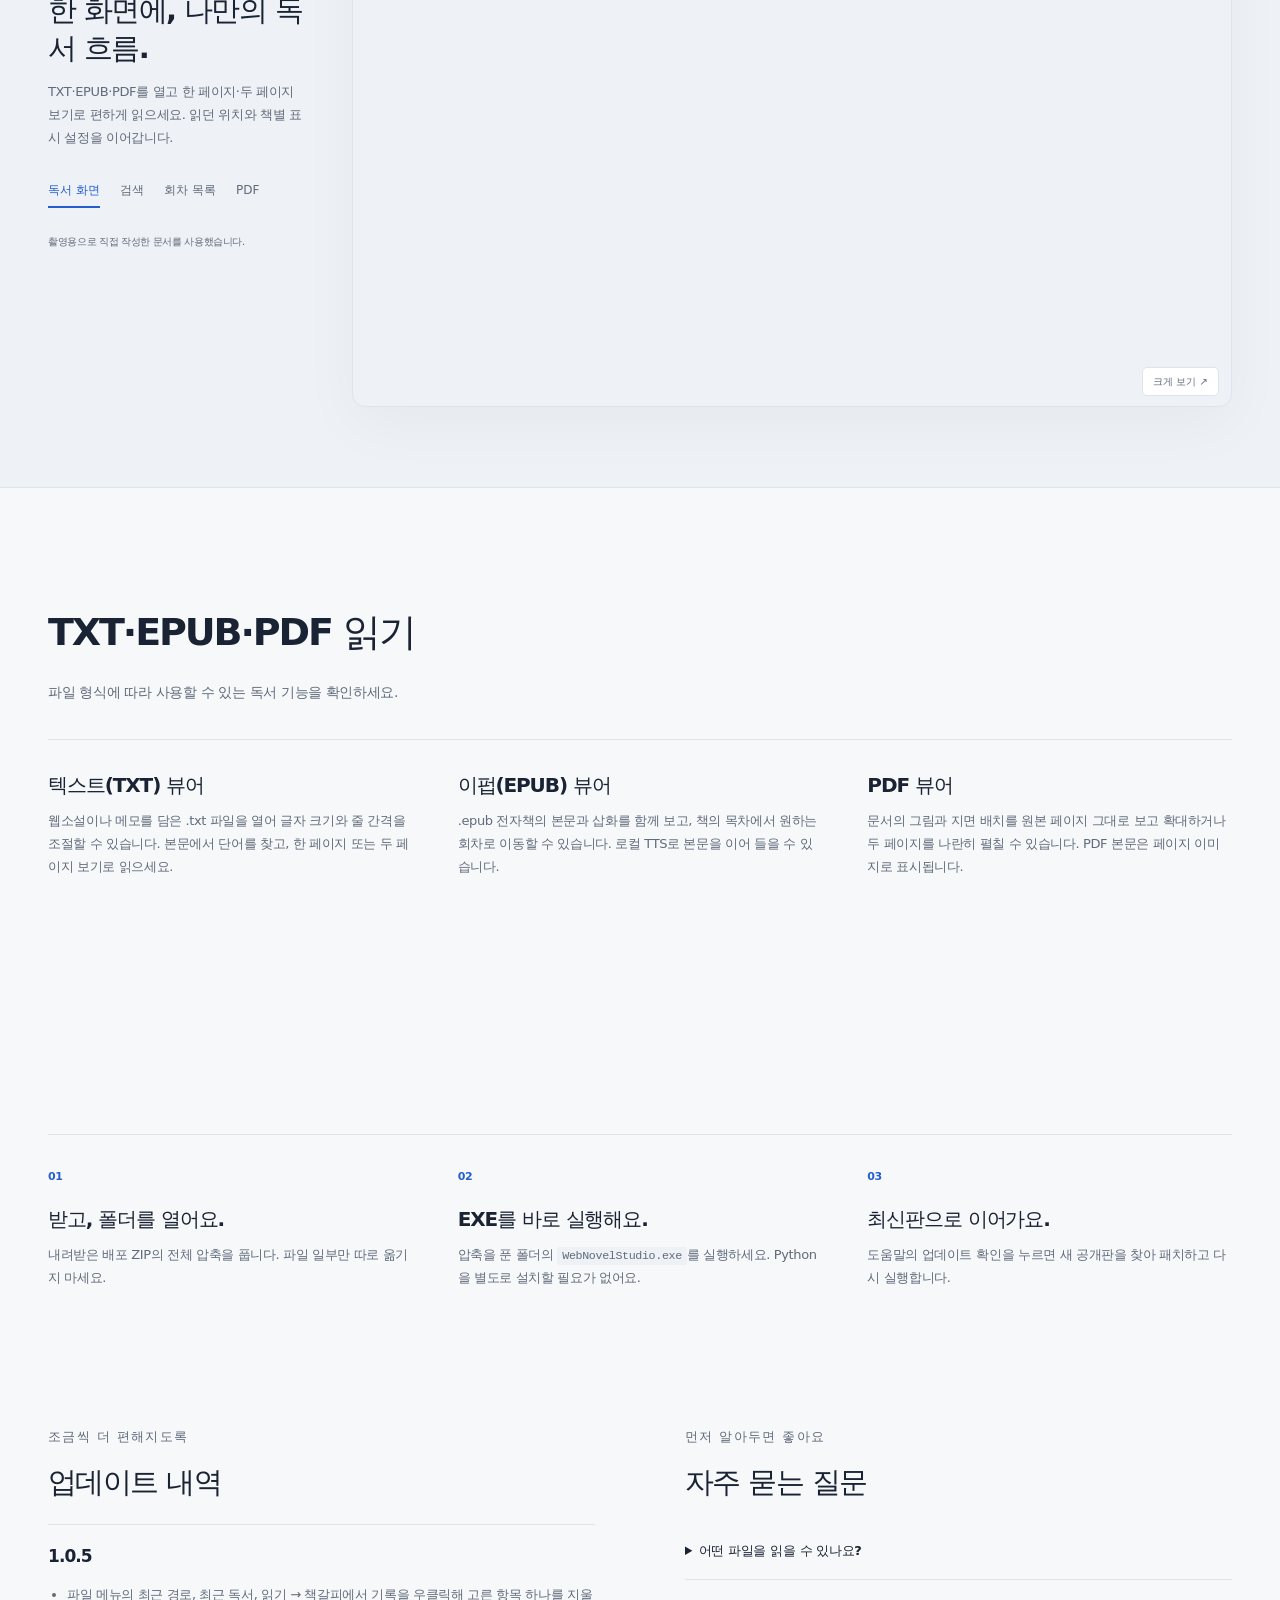
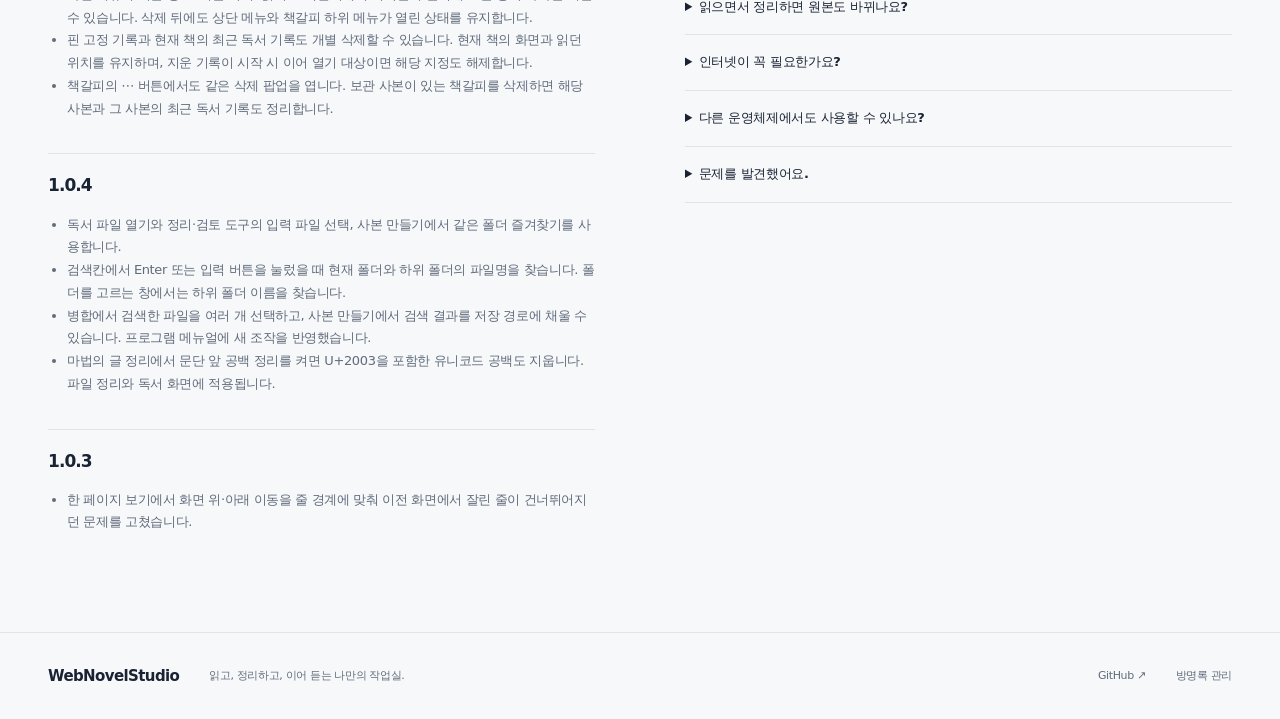
==== commit 03839b96: "Add browser-based Magic Text Cleanup" ====
--- a/docs/index.html
+++ b/docs/index.html
@@ -26,7 +26,7 @@
 </head>
 <body>
  <a class="skip" href="#main">본문으로 이동</a>
- <header class="site-header"><a class="brand" href="./"><img class="brand-icon" src="assets/brand/wns-64.webp" width="34" height="34" alt=""><span>WebNovel<span class="muted">Studio</span></span></a><nav aria-label="주 메뉴"><a href="#features">기능 둘러보기</a><a href="#start">시작하기</a><a href="#history">업데이트</a></nav><a class="header-download" href="#download">다운로드 <span aria-hidden="true">↗</span></a></header>
+ <header class="site-header home-header"><a class="brand" href="./"><img class="brand-icon" src="assets/brand/wns-64.webp" width="34" height="34" alt=""><span>WebNovel<span class="muted">Studio</span></span></a><nav class="home-nav" aria-label="주 메뉴"><a class="cleanup-link" href="./cleanup/">마법의 글 정리</a><a href="#features">기능 둘러보기</a><a href="#start">시작하기</a><a href="#history">업데이트</a></nav><a class="header-download" href="#download">다운로드 <span aria-hidden="true">↗</span></a></header>
  <main id="main">
   <div class="first-view wrap">
    <section class="hero" aria-labelledby="hero-title">
--- a/docs/styles.css
+++ b/docs/styles.css
@@ -7,3 +7,28 @@
 @media(prefers-reduced-motion:reduce){html{scroll-behavior:auto}*,*::before,*::after{animation:none!important;transition:none!important}.reveal.pending{opacity:1;transform:none}}
 
 .brand-icon{flex-shrink:0;border-radius:8px;object-fit:contain;width:34px;height:34px}
+
+.site-header .home-nav { align-items: center; white-space: nowrap; }
+.home-nav .cleanup-link {
+  background: var(--accent-soft);
+  border: 1px solid var(--line);
+  border-radius: 8px;
+  color: var(--accent);
+  font-weight: 700;
+  padding: 8px 12px;
+}
+.home-nav .cleanup-link:hover { border-color: var(--accent); }
+
+@media (max-width: 850px) {
+  .home-header {
+    display: grid;
+    grid-template-columns: minmax(0, 1fr) auto;
+    height: auto;
+    gap: 8px 16px;
+    padding-block: 14px 10px;
+  }
+  .home-header .header-download { grid-column: 2; grid-row: 1; }
+  .site-header .home-nav { display: flex; grid-column: 1 / -1; }
+  .home-nav a:not(.cleanup-link) { display: none; }
+  .home-nav .cleanup-link { display: inline-flex; align-items: center; min-height: 44px; }
+}
